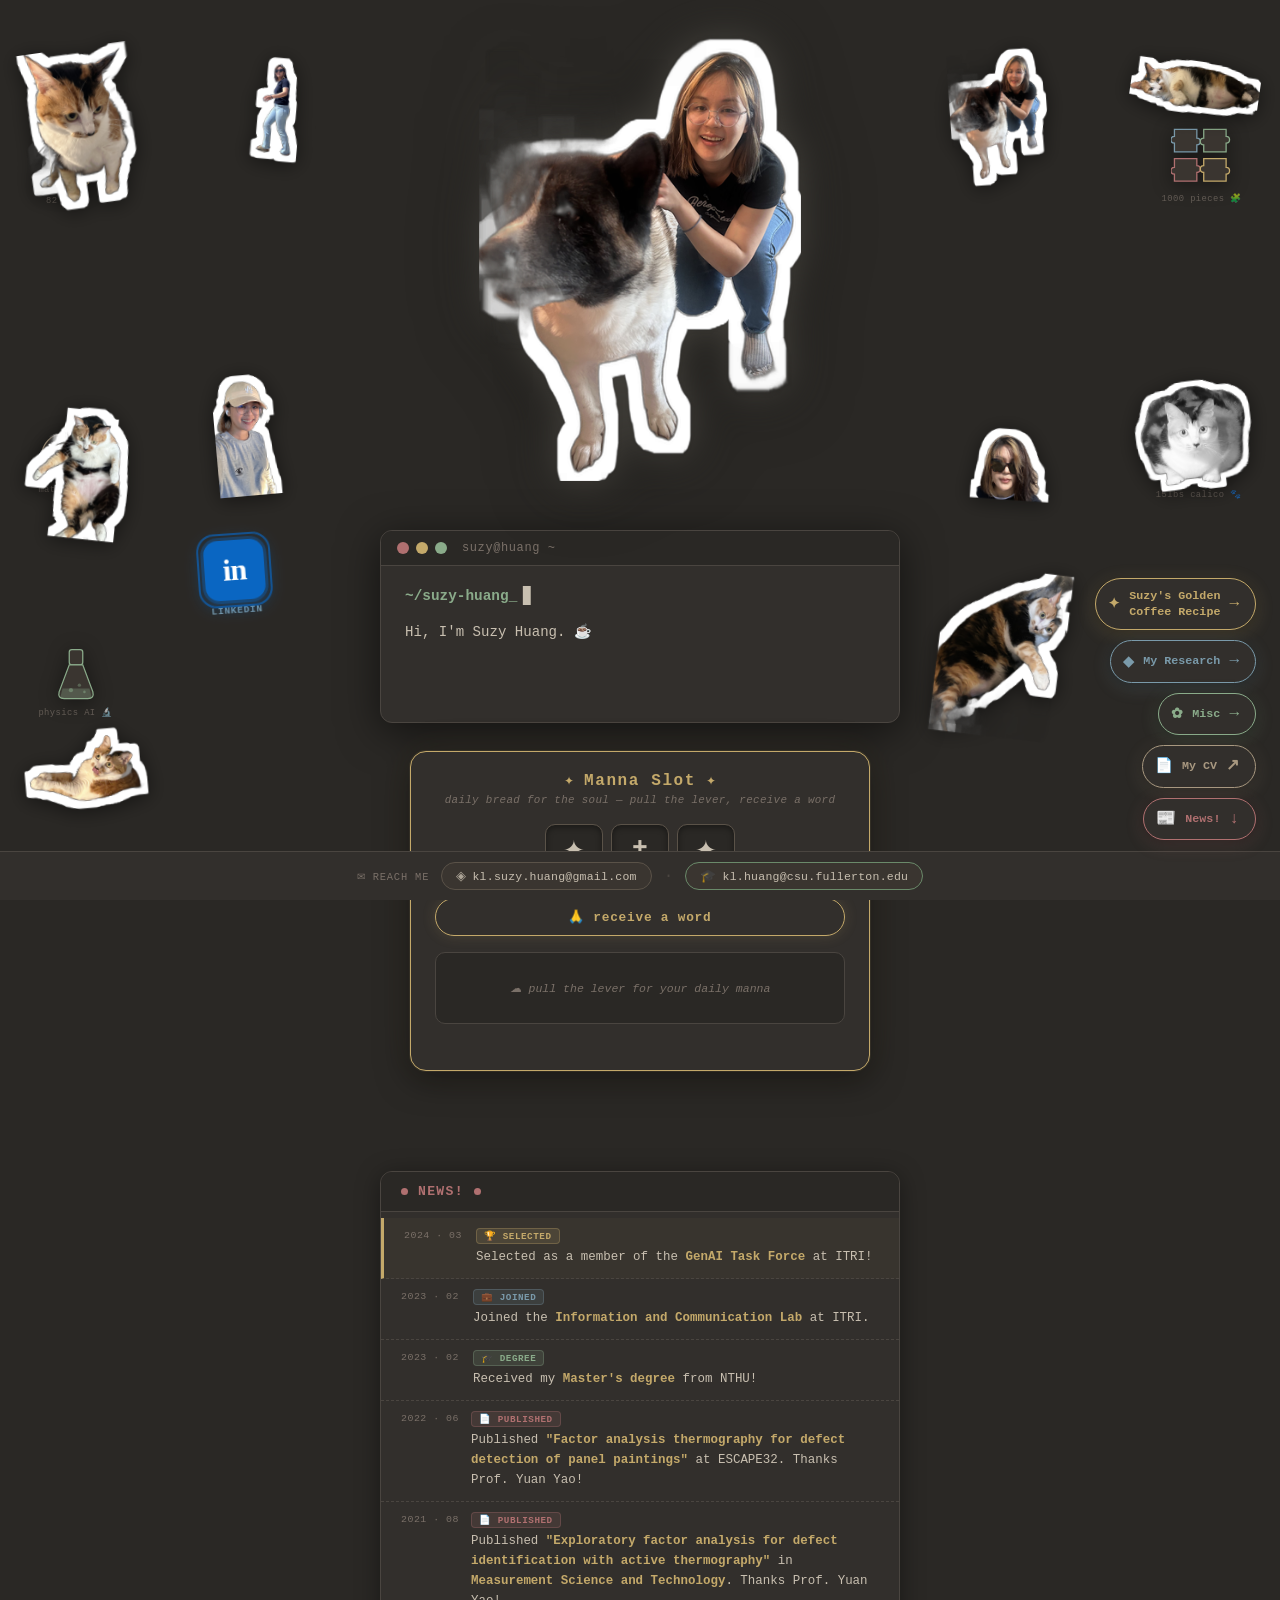
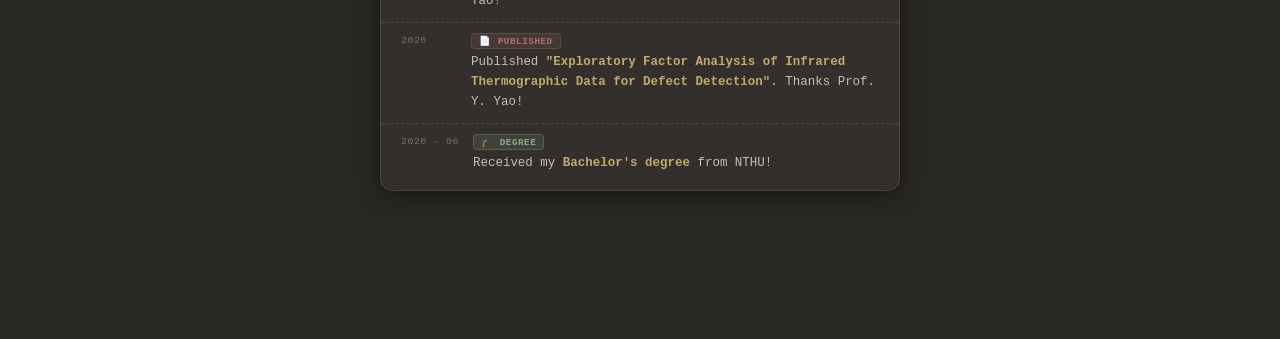
==== index.html @ 5ea263ab "initial commit" ====
<!DOCTYPE html>
<html lang="en">
<head>
  <meta charset="UTF-8" />
  <meta name="viewport" content="width=device-width, initial-scale=1.0" />
  <title>Suzy Huang</title>
  <link rel="stylesheet" href="style.css" />
  <link rel="stylesheet" href="home.css" />
</head>
<body>

  <!-- ══════════════════════════════════════════
       FLOATING SVG ILLUSTRATIONS
       Zones: far edges, well clear of center terminal (30%–70% horiz)
  ══════════════════════════════════════════ -->

  <!-- Coffee cup — far left, upper third -->
  <div class="illus illus-coffee" aria-hidden="true" style="top:14%; left:3%;">
    <svg width="56" height="64" viewBox="0 0 64 72" fill="none" xmlns="http://www.w3.org/2000/svg">
      <path d="M22 10 Q20 5 22 1" stroke="#c4a96a" stroke-width="1.5" stroke-linecap="round" fill="none" opacity="0.6"/>
      <path d="M32 8 Q30 3 32 0" stroke="#c4a96a" stroke-width="1.5" stroke-linecap="round" fill="none" opacity="0.5"/>
      <path d="M42 10 Q40 5 42 1" stroke="#c4a96a" stroke-width="1.5" stroke-linecap="round" fill="none" opacity="0.6"/>
      <path d="M12 18 L16 58 Q16 62 20 62 L44 62 Q48 62 48 58 L52 18 Z" fill="#3a3530" stroke="#c4a96a" stroke-width="1.5"/>
      <ellipse cx="32" cy="20" rx="20" ry="4" fill="#c4a96a" opacity="0.35"/>
      <path d="M52 28 Q62 28 62 36 Q62 44 52 44" stroke="#c4a96a" stroke-width="2" fill="none" stroke-linecap="round"/>
      <ellipse cx="32" cy="64" rx="26" ry="5" fill="#3a3530" stroke="#c4a96a" stroke-width="1.2"/>
    </svg>
    <span class="illus-label">82°C ☕</span>
  </div>

  <!-- Puzzle — far right, upper third -->
  <div class="illus illus-puzzle" aria-hidden="true" style="top:14%; right:3%;">
    <svg width="62" height="62" viewBox="0 0 72 72" fill="none" xmlns="http://www.w3.org/2000/svg">
      <path d="M4 4 L30 4 L30 14 Q34 14 34 18 Q34 22 30 22 L30 30 L4 30 L4 20 Q0 20 0 16 Q0 12 4 12 Z" fill="#3a3530" stroke="#7a9aaa" stroke-width="1.5"/>
      <path d="M38 4 L64 4 L64 12 Q68 12 68 16 Q68 20 64 20 L64 30 L38 30 L38 22 Q34 22 34 18 Q34 14 38 14 Z" fill="#3a3530" stroke="#8aab8a" stroke-width="1.5"/>
      <path d="M4 38 L30 38 L30 46 Q34 46 34 50 Q34 54 30 54 L30 64 L4 64 L4 56 Q0 56 0 52 Q0 48 4 48 Z" fill="#3a3530" stroke="#b07070" stroke-width="1.5"/>
      <path d="M38 38 L64 38 L64 48 Q68 48 68 52 Q68 56 64 56 L64 64 L38 64 L38 54 Q34 54 34 50 Q34 46 38 46 Z" fill="#3a3530" stroke="#c4a96a" stroke-width="1.5"/>
    </svg>
    <span class="illus-label">1000 pieces 🧩</span>
  </div>

  <!-- Math sigma — far left, mid -->
  <div class="illus illus-math" aria-hidden="true" style="top:48%; left:3%;">
    <svg width="48" height="48" viewBox="0 0 56 56" fill="none" xmlns="http://www.w3.org/2000/svg">
      <circle cx="28" cy="28" r="26" fill="#3a3530" stroke="#a89880" stroke-width="1.5"/>
      <text x="28" y="36" text-anchor="middle" font-size="28" font-family="Georgia,serif" fill="#c4a96a" font-weight="bold">∑</text>
    </svg>
    <span class="illus-label">math nerd</span>
  </div>

  <!-- Cat paw — far right, mid -->
  <div class="illus illus-paw" aria-hidden="true" style="top:48%; right:3%;">
    <svg width="52" height="52" viewBox="0 0 60 60" fill="none" xmlns="http://www.w3.org/2000/svg">
      <ellipse cx="30" cy="38" rx="14" ry="12" fill="#3a3530" stroke="#b07070" stroke-width="1.5"/>
      <ellipse cx="14" cy="24" rx="7" ry="6" fill="#3a3530" stroke="#b07070" stroke-width="1.5"/>
      <ellipse cx="28" cy="18" rx="7" ry="6" fill="#3a3530" stroke="#b07070" stroke-width="1.5"/>
      <ellipse cx="42" cy="20" rx="7" ry="6" fill="#3a3530" stroke="#b07070" stroke-width="1.5"/>
      <ellipse cx="52" cy="32" rx="6" ry="5" fill="#3a3530" stroke="#b07070" stroke-width="1.5"/>
    </svg>
    <span class="illus-label">15lbs calico 🐾</span>
  </div>

  <!-- Beaker — far left, lower -->
  <div class="illus illus-beaker" aria-hidden="true" style="top:72%; left:3%;">
    <svg width="44" height="54" viewBox="0 0 52 64" fill="none" xmlns="http://www.w3.org/2000/svg">
      <rect x="18" y="2" width="16" height="18" rx="3" fill="#3a3530" stroke="#8aab8a" stroke-width="1.5"/>
      <path d="M18 20 L6 52 Q4 60 12 60 L40 60 Q48 60 46 52 L34 20 Z" fill="#3a3530" stroke="#8aab8a" stroke-width="1.5"/>
      <path d="M10 48 L8 56 Q7 60 12 60 L40 60 Q45 60 44 56 L42 48 Z" fill="#8aab8a" opacity="0.3"/>
      <circle cx="20" cy="50" r="2.5" fill="#8aab8a" opacity="0.5"/>
      <circle cx="30" cy="44" r="2" fill="#8aab8a" opacity="0.4"/>
      <circle cx="36" cy="52" r="1.5" fill="#8aab8a" opacity="0.5"/>
    </svg>
    <span class="illus-label">physics AI 🔬</span>
  </div>

  <!-- ══════════════════════════════════════════
       PHOTO STICKERS
       Layout: 4 zones per row, alternating cat/me
       Left edge (0–14%): cats
       Left-inner (15–27%): me
       Right-inner (73–85%): me
       Right edge (86–100%): cats
       Rows: top ~5%, mid ~38–44%, lower ~72–78%
  ══════════════════════════════════════════ -->

  <div class="hero-photo">
    <img src="photos/stickers/hero.png" alt="Suzy Huang" />
  </div>

  <!-- Row 1 -->
  <img class="sticker-img" src="photos/stickers/cat1.png" alt="calico cat"
       style="top:4%; left:1%; --rot:-8deg; --sz:150px;"
       data-tip="15lbs calico 🐱"
       data-story="This is my calico cat — 15 whole pounds of pure attitude. She has strong opinions about my work schedule and an even stronger opinion about sitting on my keyboard at the worst possible moment." />

  <img class="sticker-img" src="photos/stickers/me2.png" alt="Suzy"
       style="top:3%; left:16%; --rot:5deg; --sz:130px;"
       data-tip="also me ✨"
       data-story="Somewhere between a coffee experiment and a math problem, this is me. Probably thinking about pour ratios or eigenvalues. Possibly both." />

  <img class="sticker-img" src="photos/stickers/me3.png" alt="Suzy"
       style="top:3%; right:16%; --rot:-4deg; --sz:135px;"
       data-tip="still me 👋"
       data-story="Yes, still me. I have a lot of photos because my cat refuses to cooperate for group shots, so I end up with a lot of solo content." />

  <img class="sticker-img" src="photos/stickers/cat2.png" alt="calico cat"
       style="top:4%; right:1%; --rot:8deg; --sz:145px;"
       data-tip="the boss 😼"
       data-story="She runs this household. I just pay the rent. Her hobbies include: knocking things off tables, judging my coffee technique, and sleeping in the exact spot I need to sit." />

  <!-- Row 2 -->
  <img class="sticker-img" src="photos/stickers/cat3.png" alt="calico cat"
       style="top:40%; left:1%; --rot:6deg; --sz:148px;"
       data-tip="keyboard inspector 🔍"
       data-story="Official keyboard inspector. She takes her job very seriously — every time I open my laptop, she appears within 30 seconds to conduct a thorough quality check by sitting directly on the keys." />

  <img class="sticker-img" src="photos/stickers/me5.png" alt="Suzy"
       style="top:38%; left:16%; --rot:-5deg; --sz:125px;"
       data-tip="Suzy vibes ☕"
       data-story="This is my 'I just had a really good cup of coffee and I'm ready to solve problems' face. The 82°C water temperature is non-negotiable." />

  <img class="sticker-img" src="photos/stickers/me4.png" alt="Suzy"
       style="top:38%; right:16%; --rot:4deg; --sz:130px;"
       data-tip="Suzy 🌟"
       data-story="M.S. Systems Engineering student by day, pour-over perfectionist by morning, puzzle enthusiast by night. Currently working on medical image generation research." />

  <img class="sticker-img" src="photos/stickers/cat4.png" alt="calico cat"
       style="top:40%; right:1%; --rot:-7deg; --sz:142px;"
       data-tip="quality control 🐾"
       data-story="She reviews all my work. Her feedback is mostly 'meow' and 'give me food', but I choose to interpret that as constructive criticism and a request for iteration." />

  <!-- Row 3 -->
  <img class="sticker-img" src="photos/stickers/cat5.png" alt="calico cat"
       style="top:74%; left:1%; --rot:-5deg; --sz:145px;"
       data-tip="taste tester 😋"
       data-story="She once tried to drink my pour-over. I respect the curiosity but had to explain that 82°C water and calico cats are not a good combination." />

  <img class="sticker-img" src="photos/stickers/cat6.png" alt="calico cat"
       style="top:62%; right:16%; --rot:7deg; --sz:148px;"
       data-tip="supervising 👀"
       data-story="Always watching. Always judging. I'm convinced she understands everything I say and is simply choosing not to respond out of principle." />

  <!-- LinkedIn — left-inner gap, mid row -->
  <div class="sticker-linkedin" style="top:60%; left:16%; --rot:-4deg;">
    <a href="https://www.linkedin.com/in/suzy-kai-lun-huang" target="_blank" rel="noopener" aria-label="LinkedIn">
      <div class="li-badge">
        <span class="li-icon">in</span>
        <span class="li-pulse"></span>
      </div>
      <small>LinkedIn</small>
    </a>
  </div>

  <!-- ══════════════════════════════════════════
       TERMINAL — bio
  ══════════════════════════════════════════ -->
  <main class="terminal">
    <div class="terminal-bar">
      <span class="dot red"></span>
      <span class="dot yellow"></span>
      <span class="dot green"></span>
      <span class="terminal-title">suzy@huang ~ </span>
    </div>
    <div class="terminal-body">
      <div class="prompt-line">
        <span class="prompt">~/suzy-huang_</span>
        <span class="cursor">▋</span>
      </div>
      <div class="bio" id="bio-text"></div>
      <div class="nav-hint" id="nav-hint" style="display:none;">
        <a class="btn-link" href="https://www.linkedin.com/in/suzy-kai-lun-huang" target="_blank" rel="noopener">in connect →</a>
      </div>
    </div>
  </main>

  <!-- ══════════════════════════════════════════
       MANNA SLOT — embedded on main page
  ══════════════════════════════════════════ -->
  <section class="manna-inline" id="mannaSection">
    <div class="manna-inline-header">
      <span class="manna-star">✦</span>
      <span class="manna-inline-title">Manna Slot</span>
      <span class="manna-star">✦</span>
    </div>
    <p class="manna-inline-sub">daily bread for the soul — pull the lever, receive a word</p>

    <div class="slot-reels-inline">
      <div class="slot-reel-inline"><div class="reel-inner-inline" id="ri1"><span>✦</span></div></div>
      <div class="slot-reel-inline"><div class="reel-inner-inline" id="ri2"><span>✝</span></div></div>
      <div class="slot-reel-inline"><div class="reel-inner-inline" id="ri3"><span>✦</span></div></div>
    </div>

    <button class="slot-lever-inline" id="slotBtnInline" aria-label="Receive a word">
      <span id="leverEmoji">🙏</span>
      <span id="leverLabel">receive a word</span>
    </button>

    <div class="verse-display-inline" id="verseDisplayInline">
      <span class="verse-idle-inline">☁ pull the lever for your daily manna</span>
    </div>
    <div class="verse-cat-inline" id="verseCatInline" style="display:none;"></div>
    <div class="pull-count-inline" id="pullCountInline"></div>
  </section>

  <!-- ══════════════════════════════════════════
       NEWS SECTION
  ══════════════════════════════════════════ -->
  <section class="news-section" id="newsSection">
    <div class="news-header">
      <span class="news-dot"></span>
      <span class="news-title">News!</span>
      <span class="news-dot"></span>
    </div>

    <div class="news-feed">

      <div class="news-item news-highlight">
        <span class="news-date">2024 · 03</span>
        <div class="news-content">
          <span class="news-badge badge-award">🏆 selected</span>
          <p>Selected as a member of the <em>GenAI Task Force</em> at ITRI!</p>
        </div>
      </div>

      <div class="news-item">
        <span class="news-date">2023 · 02</span>
        <div class="news-content">
          <span class="news-badge badge-work">💼 joined</span>
          <p>Joined the <em>Information and Communication Lab</em> at ITRI.</p>
        </div>
      </div>

      <div class="news-item">
        <span class="news-date">2023 · 02</span>
        <div class="news-content">
          <span class="news-badge badge-edu">🎓 degree</span>
          <p>Received my <em>Master's degree</em> from NTHU!</p>
        </div>
      </div>

      <div class="news-item">
        <span class="news-date">2022 · 06</span>
        <div class="news-content">
          <span class="news-badge badge-pub">📄 published</span>
          <p>Published <em>"Factor analysis thermography for defect detection of panel paintings"</em> at ESCAPE32. Thanks Prof. Yuan Yao!</p>
        </div>
      </div>

      <div class="news-item">
        <span class="news-date">2021 · 08</span>
        <div class="news-content">
          <span class="news-badge badge-pub">📄 published</span>
          <p>Published <em>"Exploratory factor analysis for defect identification with active thermography"</em> in <em>Measurement Science and Technology</em>. Thanks Prof. Yuan Yao!</p>
        </div>
      </div>

      <div class="news-item">
        <span class="news-date">2020</span>
        <div class="news-content">
          <span class="news-badge badge-pub">📄 published</span>
          <p>Published <em>"Exploratory Factor Analysis of Infrared Thermographic Data for Defect Detection"</em>. Thanks Prof. Y. Yao!</p>
        </div>
      </div>

      <div class="news-item">
        <span class="news-date">2020 · 06</span>
        <div class="news-content">
          <span class="news-badge badge-edu">🎓 degree</span>
          <p>Received my <em>Bachelor's degree</em> from NTHU!</p>
        </div>
      </div>

    </div>
  </section>
  <div class="email-bar">
    <span class="email-bar-label">✉ reach me</span>
    <a class="email-pill" href="mailto:kl.suzy.huang@gmail.com">
      <span class="email-pill-icon">◈</span>kl.suzy.huang@gmail.com
    </a>
    <span class="email-bar-sep">·</span>
    <a class="email-pill edu" href="mailto:kl.huang@csu.fullerton.edu">
      <span class="email-pill-icon">🎓</span>kl.huang@csu.fullerton.edu
    </a>
  </div>

  <!-- ══════════════════════════════════════════
       FAB STACK
  ══════════════════════════════════════════ -->
  <div class="fab-stack">
    <a class="recipe-fab" href="recipe.html" aria-label="Suzy's Golden Coffee Recipe">
      <span class="fab-star">✦</span>
      <span class="fab-text">Suzy's Golden<br/>Coffee Recipe</span>
      <span class="fab-arrow">→</span>
    </a>
    <a class="research-fab" href="research.html" aria-label="My Research">
      <span class="fab-star">◆</span>
      <span class="fab-text">My Research</span>
      <span class="fab-arrow">→</span>
    </a>
    <a class="misc-fab" href="misc.html" aria-label="Misc">
      <span class="fab-star">✿</span>
      <span class="fab-text">Misc</span>
      <span class="fab-arrow">→</span>
    </a>
    <a class="cv-fab" href="https://drive.google.com/file/d/17VxWetQnorw_ep6wBUM-u12T6NZO473O/view?usp=drive_link"
       target="_blank" rel="noopener" aria-label="View CV">
      <span class="fab-star">📄</span>
      <span class="fab-text">My CV</span>
      <span class="fab-arrow">↗</span>
    </a>
    <a class="news-fab" href="#newsSection" aria-label="News">
      <span class="fab-star">📰</span>
      <span class="fab-text">News!</span>
      <span class="fab-arrow">↓</span>
    </a>
  </div>

  <div class="tooltip" id="tooltip"></div>

  <!-- Story popup -->
  <div class="story-popup" id="storyPopup" role="dialog" aria-modal="true">
    <button class="story-close" id="storyClose" aria-label="Close">✕</button>
    <p class="story-text" id="storyText"></p>
  </div>

  <script src="manna.js"></script>
  <script src="main.js"></script>
</body>
</html>
---- style.css ----
/* ── Morandi dark palette ── */
:root {
  --bg:        #2a2825;
  --bg2:       #322f2c;
  --border:    #4a4540;
  --text:      #c8bfb0;
  --dim:       #7a7068;
  --accent:    #a89880;
  --green:     #8aab8a;
  --yellow:    #c4a96a;
  --red:       #b07070;
  --blue:      #7a9aaa;
  --cursor:    #c8bfb0;
  --sticker-bg:#3a3530;
  --sticker-border: #5a5248;
  --linkedin:  #0a66c2;
}

*, *::before, *::after { box-sizing: border-box; margin: 0; padding: 0; }
html { min-height: 100%; }

body {
  min-height: 100vh;
  background: var(--bg);
  color: var(--text);
  font-family: 'Courier New', Courier, monospace;
  overflow-x: hidden;
  padding-bottom: 120px; /* space for email bar */
}

/* ── Hero photo ── */
.hero-photo {
  position: relative;
  z-index: 30;
  display: flex;
  justify-content: center;
  padding-top: 18px;
  margin-bottom: -28px;
}

.hero-photo img {
  height: 480px;
  width: auto;
  filter: drop-shadow(0 0 20px rgba(200,191,176,0.3))
          drop-shadow(0 4px 28px rgba(0,0,0,0.65));
  transition: transform 0.3s ease, filter 0.3s ease;
  animation: heroFloat 5s ease-in-out infinite;
}

.hero-photo img:hover {
  transform: scale(1.05);
  filter: drop-shadow(0 0 32px rgba(196,169,106,0.5))
          drop-shadow(0 6px 32px rgba(0,0,0,0.75));
}

@keyframes heroFloat {
  0%, 100% { transform: translateY(0); }
  50%       { transform: translateY(-8px); }
}

/* ── Scattered photo stickers ── */
.sticker-img {
  position: fixed;
  z-index: 10;
  width: var(--sz, 120px);
  height: auto;
  transform: rotate(var(--rot, 0deg));
  filter: drop-shadow(0 3px 10px rgba(0,0,0,0.5));
  transition: transform 0.25s ease, filter 0.25s ease;
  cursor: pointer;
  animation: stickerFloat 6s ease-in-out infinite;
}

.sticker-img:nth-of-type(1)  { animation-delay:  0.0s; }
.sticker-img:nth-of-type(2)  { animation-delay: -0.9s; }
.sticker-img:nth-of-type(3)  { animation-delay: -1.8s; }
.sticker-img:nth-of-type(4)  { animation-delay: -2.7s; }
.sticker-img:nth-of-type(5)  { animation-delay: -3.6s; }
.sticker-img:nth-of-type(6)  { animation-delay: -0.5s; }
.sticker-img:nth-of-type(7)  { animation-delay: -1.4s; }
.sticker-img:nth-of-type(8)  { animation-delay: -2.3s; }
.sticker-img:nth-of-type(9)  { animation-delay: -3.1s; }
.sticker-img:nth-of-type(10) { animation-delay: -4.0s; }

.sticker-img:hover {
  transform: rotate(calc(var(--rot, 0deg) * -1)) scale(1.15);
  filter: drop-shadow(0 6px 20px rgba(0,0,0,0.65))
          drop-shadow(0 0 14px rgba(200,191,176,0.2));
  z-index: 50;
}

@keyframes stickerFloat {
  0%, 100% { translate: 0 0; }
  50%       { translate: 0 -8px; }
}

/* ── LinkedIn sticker ── */
.sticker-linkedin {
  position: fixed;
  z-index: 15;
  display: flex;
  flex-direction: column;
  align-items: center;
  gap: 5px;
  transform: rotate(var(--rot, 0deg));
  animation: stickerFloat 6s ease-in-out infinite;
  animation-delay: -2s;
}

.sticker-linkedin a {
  display: flex;
  flex-direction: column;
  align-items: center;
  gap: 5px;
  text-decoration: none;
  color: inherit;
}

.li-badge {
  position: relative;
  width: 60px;
  height: 60px;
  background: var(--linkedin);
  border-radius: 14px;
  display: flex;
  align-items: center;
  justify-content: center;
  box-shadow: 0 0 0 3px rgba(10,102,194,0.3),
              0 4px 18px rgba(10,102,194,0.55);
  transition: transform 0.2s, box-shadow 0.2s;
}

.li-icon {
  font-family: Georgia, serif;
  font-size: 1.9rem;
  font-weight: bold;
  color: #fff;
  line-height: 1;
  letter-spacing: -1px;
}

.li-pulse {
  position: absolute;
  inset: -7px;
  border-radius: 18px;
  border: 2px solid rgba(10,102,194,0.65);
  animation: liPulse 2s ease-out infinite;
}

@keyframes liPulse {
  0%   { opacity: 1; transform: scale(1); }
  100% { opacity: 0; transform: scale(1.55); }
}

.sticker-linkedin:hover .li-badge {
  transform: scale(1.18) rotate(-4deg);
  box-shadow: 0 0 0 4px rgba(10,102,194,0.55),
              0 8px 30px rgba(10,102,194,0.75);
}

.sticker-linkedin small {
  font-size: 0.6rem;
  color: #7a9aaa;
  letter-spacing: 0.07em;
  font-weight: bold;
  text-transform: uppercase;
}

/* ── Tooltip ── */
.tooltip {
  position: fixed;
  z-index: 100;
  background: var(--bg2);
  border: 1px solid var(--border);
  border-radius: 6px;
  padding: 4px 10px;
  font-size: 0.7rem;
  color: var(--text);
  pointer-events: none;
  opacity: 0;
  transition: opacity 0.15s;
  white-space: nowrap;
}
.tooltip.show { opacity: 1; }

/* ── Terminal ── */
.terminal {
  position: relative;
  z-index: 20;
  width: min(520px, 86vw);
  margin: 0 auto;
  background: var(--bg2);
  border: 1.5px solid var(--border);
  border-radius: 12px;
  box-shadow: 0 8px 40px rgba(0,0,0,0.55);
  overflow: hidden;
  margin-top: calc(50vh - 390px);
}

.terminal-bar {
  display: flex;
  align-items: center;
  gap: 7px;
  padding: 10px 16px;
  background: var(--bg);
  border-bottom: 1px solid var(--border);
}

.dot { width: 12px; height: 12px; border-radius: 50%; }
.dot.red    { background: var(--red); }
.dot.yellow { background: var(--yellow); }
.dot.green  { background: var(--green); }

.terminal-title {
  margin-left: 8px;
  font-size: 0.75rem;
  color: var(--dim);
  letter-spacing: 0.05em;
}

.terminal-body { padding: 20px 24px 22px; }

.prompt-line {
  display: flex;
  align-items: center;
  gap: 6px;
  margin-bottom: 14px;
}

.prompt { color: var(--green); font-size: 0.9rem; font-weight: bold; }

.cursor {
  color: var(--cursor);
  animation: blink 1.1s step-end infinite;
  font-size: 1rem;
}

@keyframes blink {
  0%, 100% { opacity: 1; }
  50%       { opacity: 0; }
}

.bio {
  font-size: 0.88rem;
  line-height: 1.8;
  color: var(--text);
  min-height: 80px;
  white-space: pre-wrap;
}

.bio .highlight { color: var(--yellow); }

.nav-hint {
  margin-top: 16px;
  display: flex;
  align-items: center;
  flex-wrap: wrap;
  gap: 10px;
  animation: fadeIn 0.4s ease;
}

.btn-link {
  display: inline-block;
  background: none;
  border: 1px solid var(--border);
  border-radius: 5px;
  color: var(--accent);
  font-family: inherit;
  font-size: 0.78rem;
  padding: 5px 12px;
  cursor: pointer;
  text-decoration: none;
  transition: background 0.2s, color 0.2s;
}
.btn-link:hover { background: var(--border); color: var(--text); }

@keyframes fadeIn {
  from { opacity: 0; transform: translateY(6px); }
  to   { opacity: 1; transform: translateY(0); }
}

/* ── Email bar — bottom center ── */
.email-bar {
  position: fixed;
  bottom: 0;
  left: 0;
  right: 0;
  z-index: 40;
  display: flex;
  align-items: center;
  justify-content: center;
  gap: 12px;
  padding: 10px 20px;
  background: var(--bg2);
  border-top: 1px solid var(--border);
  flex-wrap: wrap;
}

.email-bar-label {
  font-size: 0.65rem;
  color: var(--dim);
  letter-spacing: 0.08em;
  text-transform: uppercase;
}

.email-bar-sep {
  color: var(--border);
  font-size: 1rem;
}

.email-pill {
  display: inline-flex;
  align-items: center;
  gap: 6px;
  background: var(--sticker-bg);
  border: 1px solid var(--sticker-border);
  border-radius: 20px;
  padding: 5px 14px;
  font-size: 0.72rem;
  color: var(--text);
  text-decoration: none;
  letter-spacing: 0.02em;
  transition: background 0.2s, border-color 0.2s, color 0.2s;
}

.email-pill:hover {
  background: var(--border);
  border-color: var(--accent);
  color: var(--yellow);
}

.email-pill.edu {
  border-color: #6a8a6a;
}

.email-pill.edu:hover {
  border-color: var(--green);
  color: var(--green);
}

.email-pill-icon {
  font-size: 0.8rem;
  opacity: 0.8;
}

/* ── FAB stack — bottom right ── */
.fab-stack {
  position: fixed;
  bottom: 60px;
  right: 24px;
  z-index: 50;
  display: flex;
  flex-direction: column;
  gap: 10px;
  align-items: flex-end;
}

.recipe-fab,
.research-fab,
.misc-fab,
.cv-fab {
  display: flex;
  align-items: center;
  gap: 9px;
  border-radius: 50px;
  padding: 9px 16px 9px 12px;
  text-decoration: none;
  font-family: inherit;
  font-size: 0.73rem;
  font-weight: bold;
  line-height: 1.4;
  transition: transform 0.22s ease, box-shadow 0.22s ease, background 0.2s;
}

.recipe-fab {
  background: var(--bg2);
  border: 1.5px solid var(--yellow);
  color: var(--yellow);
  box-shadow: 0 4px 18px rgba(196,169,106,0.22), 0 2px 8px rgba(0,0,0,0.4);
  animation: fabGlow 3s ease-in-out infinite;
}

.research-fab {
  background: var(--bg2);
  border: 1.5px solid var(--blue);
  color: var(--blue);
  box-shadow: 0 4px 18px rgba(122,154,170,0.22), 0 2px 8px rgba(0,0,0,0.4);
  animation: fabGlowBlue 3s ease-in-out infinite;
  animation-delay: -1.5s;
}

.recipe-fab:hover {
  transform: scale(1.07) translateY(-2px);
  background: #3d3828;
  box-shadow: 0 8px 28px rgba(196,169,106,0.42), 0 4px 12px rgba(0,0,0,0.5);
}

.research-fab:hover {
  transform: scale(1.07) translateY(-2px);
  background: #28303d;
  box-shadow: 0 8px 28px rgba(122,154,170,0.42), 0 4px 12px rgba(0,0,0,0.5);
}

.misc-fab {
  background: var(--bg2);
  border: 1.5px solid var(--green);
  color: var(--green);
  box-shadow: 0 4px 18px rgba(138,171,138,0.22), 0 2px 8px rgba(0,0,0,0.4);
  animation: fabGlowGreen 3s ease-in-out infinite;
  animation-delay: -0.8s;
}

.misc-fab:hover {
  transform: scale(1.07) translateY(-2px);
  background: #283028;
  box-shadow: 0 8px 28px rgba(138,171,138,0.42), 0 4px 12px rgba(0,0,0,0.5);
}

.cv-fab {
  background: var(--bg2);
  border: 1.5px solid var(--accent);
  color: var(--accent);
  box-shadow: 0 4px 18px rgba(168,152,128,0.22), 0 2px 8px rgba(0,0,0,0.4);
  animation: fabGlowAccent 3s ease-in-out infinite;
  animation-delay: -2.2s;
}

.cv-fab:hover {
  transform: scale(1.07) translateY(-2px);
  background: #352e28;
  box-shadow: 0 8px 28px rgba(168,152,128,0.42), 0 4px 12px rgba(0,0,0,0.5);
}

@keyframes fabGlowGreen {
  0%, 100% { box-shadow: 0 4px 18px rgba(138,171,138,0.22), 0 2px 8px rgba(0,0,0,0.4); }
  50%       { box-shadow: 0 4px 26px rgba(138,171,138,0.45), 0 2px 8px rgba(0,0,0,0.4); }
}

@keyframes fabGlowAccent {
  0%, 100% { box-shadow: 0 4px 18px rgba(168,152,128,0.22), 0 2px 8px rgba(0,0,0,0.4); }
  50%       { box-shadow: 0 4px 26px rgba(168,152,128,0.45), 0 2px 8px rgba(0,0,0,0.4); }
}

.manna-fab {
  background: var(--bg2);
  border: 1.5px solid var(--yellow);
  color: var(--yellow);
  box-shadow: 0 4px 18px rgba(196,169,106,0.22), 0 2px 8px rgba(0,0,0,0.4);
  animation: fabGlow 3s ease-in-out infinite;
  animation-delay: -1s;
}

.manna-fab:hover {
  transform: scale(1.07) translateY(-2px);
  background: #3d3828;
  box-shadow: 0 8px 28px rgba(196,169,106,0.5), 0 4px 12px rgba(0,0,0,0.5);
}

.manna-fab .fab-star {
  animation: none; /* emoji doesn't need spin */
  font-size: 1rem;
}

@keyframes fabGlow {
  0%, 100% { box-shadow: 0 4px 18px rgba(196,169,106,0.22), 0 2px 8px rgba(0,0,0,0.4); }
  50%       { box-shadow: 0 4px 26px rgba(196,169,106,0.45), 0 2px 8px rgba(0,0,0,0.4); }
}

@keyframes fabGlowBlue {
  0%, 100% { box-shadow: 0 4px 18px rgba(122,154,170,0.22), 0 2px 8px rgba(0,0,0,0.4); }
  50%       { box-shadow: 0 4px 26px rgba(122,154,170,0.45), 0 2px 8px rgba(0,0,0,0.4); }
}

.fab-star {
  font-size: 0.9rem;
  animation: fabSpin 5s linear infinite;
  display: inline-block;
  flex-shrink: 0;
}

@keyframes fabSpin {
  0%   { transform: rotate(0deg); }
  100% { transform: rotate(360deg); }
}

.fab-text { text-align: left; }

.fab-arrow {
  font-size: 1rem;
  flex-shrink: 0;
  transition: transform 0.2s;
}

.recipe-fab:hover .fab-arrow,
.research-fab:hover .fab-arrow { transform: translateX(4px); }

/* ── Responsive ── */
@media (max-width: 640px) {
  .sticker-img { --sz: 105px !important; }
  .hero-photo img { height: 260px; }
  .terminal { margin-top: calc(50vh - 310px); }
  .fab-stack { bottom: 70px; right: 12px; }
  .email-bar { gap: 8px; padding: 8px 12px; }
  .email-pill { font-size: 0.62rem; padding: 4px 10px; }
}

/* ── News section ── */
.news-section {
  position: relative;
  z-index: 20;
  width: min(520px, 86vw);
  margin: 0 auto 28px;
  background: var(--bg2);
  border: 1.5px solid var(--border);
  border-radius: 12px;
  overflow: hidden;
  box-shadow: 0 4px 24px rgba(0,0,0,0.4);
}

.news-header {
  display: flex;
  align-items: center;
  gap: 10px;
  padding: 12px 20px;
  background: var(--bg);
  border-bottom: 1px solid var(--border);
}

.news-title {
  font-size: 0.82rem;
  font-weight: bold;
  color: var(--red);
  letter-spacing: 0.1em;
  text-transform: uppercase;
}

.news-dot {
  width: 7px;
  height: 7px;
  border-radius: 50%;
  background: var(--red);
  animation: newsDotBlink 1.4s ease-in-out infinite;
  flex-shrink: 0;
}
.news-dot:last-child { animation-delay: -0.7s; }

@keyframes newsDotBlink {
  0%, 100% { opacity: 1; transform: scale(1); }
  50%       { opacity: 0.3; transform: scale(0.7); }
}

.news-feed {
  padding: 6px 0;
}

.news-item {
  display: flex;
  gap: 14px;
  align-items: flex-start;
  padding: 10px 20px;
  border-bottom: 1px dashed var(--border);
  transition: background 0.15s;
}

.news-item:last-child { border-bottom: none; }

.news-item:hover { background: rgba(255,255,255,0.02); }

.news-highlight {
  background: rgba(196,169,106,0.04);
  border-left: 3px solid var(--yellow);
}

.news-date {
  font-size: 0.62rem;
  color: var(--dim);
  letter-spacing: 0.05em;
  white-space: nowrap;
  padding-top: 2px;
  min-width: 56px;
  font-family: 'Courier New', monospace;
}

.news-content {
  display: flex;
  flex-direction: column;
  gap: 4px;
}

.news-content p {
  font-size: 0.78rem;
  color: var(--text);
  line-height: 1.6;
}

.news-content em {
  color: var(--yellow);
  font-style: normal;
  font-weight: bold;
}

.news-badge {
  display: inline-block;
  font-size: 0.58rem;
  border-radius: 4px;
  padding: 1px 7px;
  letter-spacing: 0.06em;
  font-weight: bold;
  text-transform: uppercase;
  width: fit-content;
}

.badge-award { background: rgba(196,169,106,0.15); color: var(--yellow); border: 1px solid rgba(196,169,106,0.3); }
.badge-work  { background: rgba(122,154,170,0.15); color: var(--blue);   border: 1px solid rgba(122,154,170,0.3); }
.badge-edu   { background: rgba(138,171,138,0.15); color: var(--green);  border: 1px solid rgba(138,171,138,0.3); }
.badge-pub   { background: rgba(176,112,112,0.15); color: var(--red);    border: 1px solid rgba(176,112,112,0.3); }

/* ── News FAB ── */
.news-fab {
  background: var(--bg2);
  border: 1.5px solid var(--red);
  color: var(--red);
  box-shadow: 0 4px 18px rgba(176,112,112,0.22), 0 2px 8px rgba(0,0,0,0.4);
  animation: fabGlowRed 3s ease-in-out infinite;
  animation-delay: -0.4s;
}

.news-fab:hover {
  transform: scale(1.07) translateY(-2px);
  background: #3d2828;
  box-shadow: 0 8px 28px rgba(176,112,112,0.42), 0 4px 12px rgba(0,0,0,0.5);
}

.news-fab .fab-star { animation: none; font-size: 1rem; }

@keyframes fabGlowRed {
  0%, 100% { box-shadow: 0 4px 18px rgba(176,112,112,0.22), 0 2px 8px rgba(0,0,0,0.4); }
  50%       { box-shadow: 0 4px 26px rgba(176,112,112,0.45), 0 2px 8px rgba(0,0,0,0.4); }
}

/* make all FABs share the base display rules */
.news-fab {
  display: flex;
  align-items: center;
  gap: 9px;
  border-radius: 50px;
  padding: 9px 16px 9px 12px;
  text-decoration: none;
  font-family: inherit;
  font-size: 0.73rem;
  font-weight: bold;
  line-height: 1.4;
  transition: transform 0.22s ease, box-shadow 0.22s ease, background 0.2s;
}
---- home.css ----
/* ══════════════════════════════════════════
   HOME PAGE — illustrations + manna slot
══════════════════════════════════════════ */

/* ── Floating SVG illustrations ── */
.illus {
  position: fixed;
  z-index: 8;
  display: flex;
  flex-direction: column;
  align-items: center;
  gap: 5px;
  animation: illusFloat 7s ease-in-out infinite;
  pointer-events: none;
  user-select: none;
}

.illus-coffee  { animation-delay:  0s;    animation-duration: 6.5s; }
.illus-puzzle  { animation-delay: -2.1s;  animation-duration: 7.2s; }
.illus-math    { animation-delay: -1.3s;  animation-duration: 6.8s; }
.illus-paw     { animation-delay: -3.5s;  animation-duration: 7.5s; }
.illus-beaker  { animation-delay: -0.7s;  animation-duration: 6.2s; }

.illus svg {
  filter: drop-shadow(0 3px 10px rgba(0,0,0,0.45));
  transition: transform 0.3s ease;
}

.illus-label {
  font-size: 0.55rem;
  color: var(--dim);
  letter-spacing: 0.05em;
  font-family: 'Courier New', monospace;
  text-align: center;
  opacity: 0.7;
}

@keyframes illusFloat {
  0%, 100% { transform: translateY(0) rotate(0deg); }
  33%       { transform: translateY(-9px) rotate(1.5deg); }
  66%       { transform: translateY(-4px) rotate(-1deg); }
}

/* steam animation on coffee */
.illus-coffee svg path:nth-child(1) { animation: steamRise 2.5s ease-in-out infinite; }
.illus-coffee svg path:nth-child(2) { animation: steamRise 2.5s ease-in-out infinite; animation-delay: -0.8s; }
.illus-coffee svg path:nth-child(3) { animation: steamRise 2.5s ease-in-out infinite; animation-delay: -1.6s; }

@keyframes steamRise {
  0%   { opacity: 0;   transform: translateY(0); }
  40%  { opacity: 0.7; }
  100% { opacity: 0;   transform: translateY(-8px); }
}

/* ── Manna slot — inline on main page ── */
.manna-inline {
  position: relative;
  z-index: 20;
  width: min(460px, 86vw);
  margin: 28px auto 100px;
  background: var(--bg2);
  border: 1.5px solid var(--yellow);
  border-radius: 16px;
  padding: 20px 24px 22px;
  box-shadow: 0 0 0 1px rgba(196,169,106,0.1),
              0 8px 32px rgba(0,0,0,0.5),
              0 0 40px rgba(196,169,106,0.08);
  animation: mannaGlow 4s ease-in-out infinite;
}

@keyframes mannaGlow {
  0%, 100% { box-shadow: 0 0 0 1px rgba(196,169,106,0.1), 0 8px 32px rgba(0,0,0,0.5), 0 0 40px rgba(196,169,106,0.08); }
  50%       { box-shadow: 0 0 0 1px rgba(196,169,106,0.2), 0 8px 32px rgba(0,0,0,0.5), 0 0 60px rgba(196,169,106,0.18); }
}

.manna-inline-header {
  display: flex;
  align-items: center;
  justify-content: center;
  gap: 10px;
  margin-bottom: 4px;
}

.manna-inline-title {
  font-size: 1rem;
  font-weight: bold;
  color: var(--yellow);
  letter-spacing: 0.1em;
}

.manna-star {
  color: var(--yellow);
  font-size: 0.75rem;
  animation: starPulse 2s ease-in-out infinite;
}
.manna-star:last-child { animation-delay: -1s; }

@keyframes starPulse {
  0%, 100% { opacity: 1;   transform: scale(1) rotate(0deg); }
  50%       { opacity: 0.4; transform: scale(0.8) rotate(20deg); }
}

.manna-inline-sub {
  text-align: center;
  font-size: 0.68rem;
  color: var(--dim);
  font-style: italic;
  letter-spacing: 0.03em;
  margin-bottom: 18px;
}

/* Reels */
.slot-reels-inline {
  display: flex;
  justify-content: center;
  gap: 8px;
  margin-bottom: 16px;
}

.slot-reel-inline {
  width: 58px;
  height: 58px;
  background: var(--bg);
  border: 1.5px solid var(--sticker-border);
  border-radius: 10px;
  display: flex;
  align-items: center;
  justify-content: center;
  overflow: hidden;
  box-shadow: inset 0 2px 6px rgba(0,0,0,0.4);
}

.reel-inner-inline {
  display: flex;
  align-items: center;
  justify-content: center;
  width: 100%;
  height: 100%;
}

.reel-inner-inline span {
  font-size: 1.6rem;
  line-height: 1;
  display: block;
  text-align: center;
}

.reel-inner-inline.landed {
  animation: reelLandInline 0.35s ease;
}

@keyframes reelLandInline {
  0%   { transform: scale(1.3); }
  60%  { transform: scale(0.9); }
  100% { transform: scale(1); }
}

/* Lever button */
.slot-lever-inline {
  display: flex;
  align-items: center;
  justify-content: center;
  gap: 8px;
  width: 100%;
  background: none;
  border: 1.5px solid var(--yellow);
  border-radius: 50px;
  padding: 10px 20px;
  color: var(--yellow);
  font-family: inherit;
  font-size: 0.8rem;
  font-weight: bold;
  letter-spacing: 0.06em;
  cursor: pointer;
  margin-bottom: 16px;
  transition: background 0.2s, transform 0.15s, box-shadow 0.2s;
  box-shadow: 0 0 14px rgba(196,169,106,0.18);
  animation: leverGlowInline 2.5s ease-in-out infinite;
}

.slot-lever-inline:hover:not(:disabled) {
  background: rgba(196,169,106,0.1);
  transform: scale(1.03);
  box-shadow: 0 0 24px rgba(196,169,106,0.38);
}

.slot-lever-inline:active:not(:disabled) { transform: scale(0.97); }
.slot-lever-inline:disabled { opacity: 0.45; cursor: not-allowed; }

.slot-lever-inline.spinning #leverEmoji {
  animation: prayBounce 0.45s ease-in-out infinite alternate;
}

@keyframes leverGlowInline {
  0%, 100% { box-shadow: 0 0 14px rgba(196,169,106,0.18); }
  50%       { box-shadow: 0 0 26px rgba(196,169,106,0.38); }
}

@keyframes prayBounce {
  from { transform: translateY(0); }
  to   { transform: translateY(-4px); }
}

/* Verse display */
.verse-display-inline {
  min-height: 72px;
  background: var(--bg);
  border: 1px solid var(--border);
  border-radius: 10px;
  padding: 14px 16px;
  margin-bottom: 10px;
  display: flex;
  align-items: center;
  justify-content: center;
  transition: border-color 0.3s;
}

.verse-idle-inline {
  font-size: 0.72rem;
  color: var(--dim);
  font-style: italic;
  text-align: center;
  animation: cloudDrift 4s ease-in-out infinite;
}

@keyframes cloudDrift {
  0%, 100% { opacity: 0.6; transform: translateY(0); }
  50%       { opacity: 1;   transform: translateY(-3px); }
}

.verse-result-inline {
  display: flex;
  flex-direction: column;
  gap: 8px;
  width: 100%;
  animation: verseRevealInline 0.5s ease;
}

@keyframes verseRevealInline {
  from { opacity: 0; transform: translateY(6px); }
  to   { opacity: 1; transform: translateY(0); }
}

.verse-text-inline {
  font-size: 0.84rem;
  color: var(--text);
  line-height: 1.8;
  font-style: italic;
  border-left: 3px solid var(--cat-color, var(--yellow));
  padding-left: 12px;
}

.verse-ref-inline {
  font-size: 0.68rem;
  color: var(--cat-color, var(--yellow));
  letter-spacing: 0.06em;
  font-weight: bold;
  text-align: right;
}

.verse-spinning-inline {
  font-size: 1rem;
  color: var(--dim);
  letter-spacing: 0.3em;
  animation: dotPulseInline 0.7s ease-in-out infinite;
}

@keyframes dotPulseInline {
  0%, 100% { opacity: 0.3; }
  50%       { opacity: 1; }
}

/* Category badge */
.verse-cat-inline {
  display: inline-block;
  font-size: 0.62rem;
  border: 1px solid var(--cat-color, var(--yellow));
  color: var(--cat-color, var(--yellow));
  border-radius: 20px;
  padding: 2px 10px;
  letter-spacing: 0.07em;
  margin-bottom: 6px;
  animation: fadeInUp 0.3s ease;
}

.pull-count-inline {
  font-size: 0.6rem;
  color: var(--dim);
  text-align: center;
  letter-spacing: 0.06em;
  min-height: 14px;
}

@keyframes fadeInUp {
  from { opacity: 0; transform: translateY(4px); }
  to   { opacity: 1; transform: translateY(0); }
}

/* ── Hide on very small screens ── */
@media (max-width: 480px) {
  .illus-beaker, .illus-math { display: none; }
  .illus svg { transform: scale(0.8); }
}

/* ── Story popup ── */
.story-popup {
  display: none;
  position: fixed;
  z-index: 200;
  max-width: 240px;
  background: var(--bg2);
  border: 1.5px solid var(--accent);
  border-radius: 12px;
  padding: 14px 16px 12px;
  box-shadow: 0 8px 32px rgba(0,0,0,0.6);
  pointer-events: none;
  opacity: 0;
  transform: scale(0.92) translateY(4px);
  transition: opacity 0.2s ease, transform 0.2s ease;
}

.story-popup.show {
  opacity: 1;
  pointer-events: all;
  transform: scale(1) translateY(0);
}

.story-close {
  position: absolute;
  top: 6px;
  right: 8px;
  background: none;
  border: none;
  color: var(--dim);
  font-size: 0.7rem;
  cursor: pointer;
  padding: 2px 4px;
  line-height: 1;
  transition: color 0.15s;
}

.story-close:hover { color: var(--text); }

.story-text {
  font-size: 0.75rem;
  color: var(--text);
  line-height: 1.7;
  padding-right: 12px;
  font-family: 'Courier New', monospace;
}

/* hint ring on stickers that have stories */
.sticker-img[data-story] {
  cursor: pointer;
}

.sticker-img[data-story]::after {
  content: '';
  position: absolute;
  inset: -4px;
  border-radius: 50%;
  border: 1.5px dashed rgba(196,169,106,0.4);
  pointer-events: none;
  animation: hintRing 3s linear infinite;
}

@keyframes hintRing {
  from { transform: rotate(0deg); }
  to   { transform: rotate(360deg); }
}
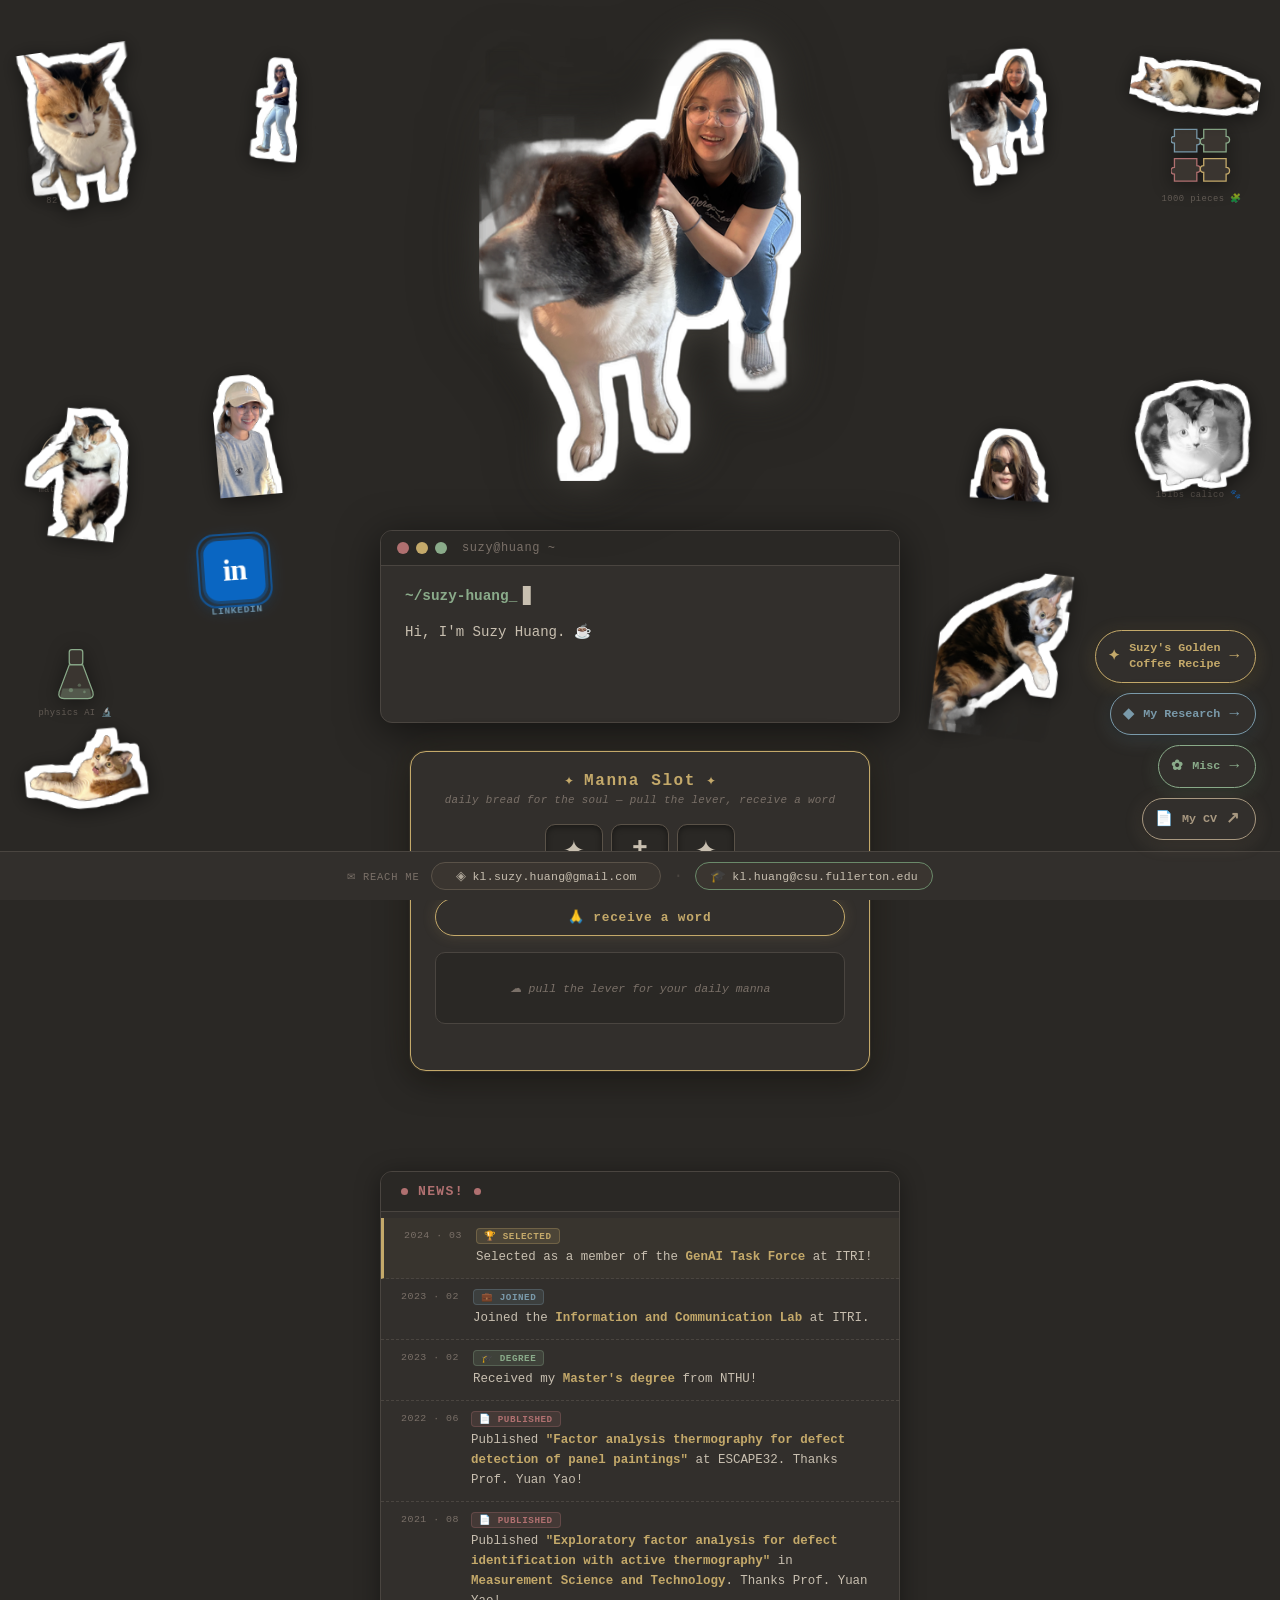
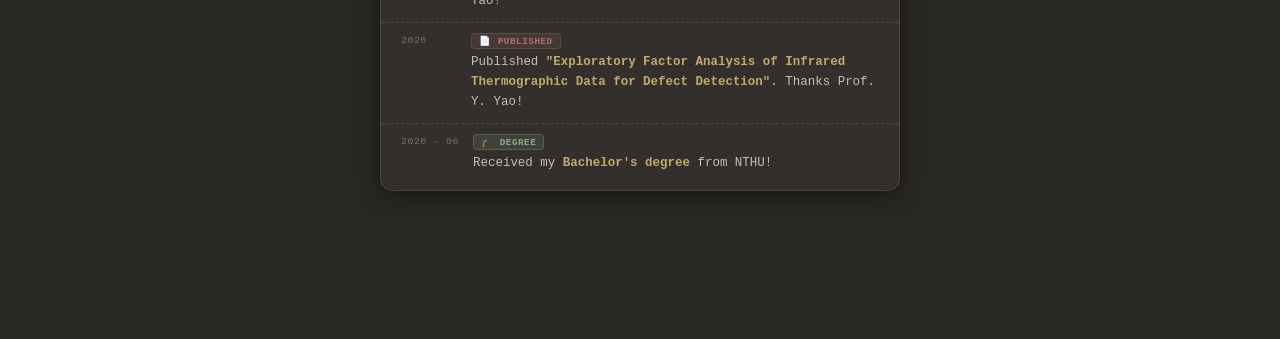
==== commit 8edefb18: "mobile responsive fix + email bar sizing" ====
--- a/index.html
+++ b/index.html
@@ -308,11 +308,6 @@
       <span class="fab-text">My CV</span>
       <span class="fab-arrow">↗</span>
     </a>
-    <a class="news-fab" href="#newsSection" aria-label="News">
-      <span class="fab-star">📰</span>
-      <span class="fab-text">News!</span>
-      <span class="fab-arrow">↓</span>
-    </a>
   </div>
 
   <div class="tooltip" id="tooltip"></div>
--- a/style.css
+++ b/style.css
@@ -321,6 +321,8 @@
   text-decoration: none;
   letter-spacing: 0.02em;
   transition: background 0.2s, border-color 0.2s, color 0.2s;
+  min-width: 230px;
+  justify-content: center;
 }
 
 .email-pill:hover {
@@ -494,15 +496,88 @@
 .recipe-fab:hover .fab-arrow,
 .research-fab:hover .fab-arrow { transform: translateX(4px); }
 
-/* ── Responsive ── */
+/* ══════════════════════════════════════════
+   MOBILE — full responsive overhaul
+══════════════════════════════════════════ */
 @media (max-width: 640px) {
-  .sticker-img { --sz: 105px !important; }
-  .hero-photo img { height: 260px; }
-  .terminal { margin-top: calc(50vh - 310px); }
-  .fab-stack { bottom: 70px; right: 12px; }
-  .email-bar { gap: 8px; padding: 8px 12px; }
-  .email-pill { font-size: 0.62rem; padding: 4px 10px; }
-}
+
+  /* Hide ALL fixed stickers and illustrations — too cluttered on small screens */
+  .sticker-img,
+  .sticker-linkedin,
+  .illus { display: none !important; }
+
+  /* Body — no side padding needed without stickers */
+  body { padding-bottom: 140px; }
+
+  /* Hero photo — smaller, less top padding */
+  .hero-photo { padding-top: 16px; margin-bottom: -10px; }
+  .hero-photo img { height: 200px; }
+
+  /* Terminal — full width, no vertical centering trick */
+  .terminal {
+    width: 92vw;
+    margin-top: 20px;
+  }
+
+  .terminal-body { padding: 16px 16px 18px; }
+  .bio { font-size: 0.82rem; }
+
+  /* Manna slot */
+  .manna-inline { width: 92vw; padding: 16px 16px 18px; margin: 16px auto 20px; }
+  .slot-reel-inline { width: 50px; height: 50px; }
+  .reel-inner-inline span { font-size: 1.4rem; }
+
+  /* News section */
+  .news-section { width: 92vw; }
+  .news-item { padding: 8px 14px; gap: 10px; }
+  .news-content p { font-size: 0.74rem; }
+
+  /* FAB stack — horizontal row at bottom, above email bar */
+  .fab-stack {
+    position: fixed;
+    bottom: 52px;
+    left: 0;
+    right: 0;
+    width: 100%;
+    flex-direction: row;
+    flex-wrap: wrap;
+    justify-content: center;
+    gap: 6px;
+    padding: 6px 10px;
+    background: var(--bg2);
+    border-top: 1px solid var(--border);
+    align-items: center;
+  }
+
+  /* FAB buttons — compact on mobile */
+  .recipe-fab, .research-fab, .misc-fab, .cv-fab, .news-fab, .manna-fab {
+    font-size: 0.65rem;
+    padding: 6px 10px 6px 8px;
+    gap: 5px;
+  }
+
+  /* Hide multi-line fab text line breaks */
+  .fab-text br { display: none; }
+
+  /* Email bar */
+  .email-bar {
+    gap: 6px;
+    padding: 7px 10px;
+    flex-wrap: wrap;
+    justify-content: center;
+  }
+  .email-pill {
+    font-size: 0.6rem;
+    padding: 4px 10px;
+    min-width: 0;
+    flex: 1 1 auto;
+    justify-content: center;
+    max-width: 200px;
+  }
+  .email-bar-sep { display: none; }
+  .email-bar-label { width: 100%; text-align: center; }
+}
+
 
 /* ── News section ── */
 .news-section {
--- a/home.css
+++ b/home.css
@@ -296,10 +296,10 @@
   to   { opacity: 1; transform: translateY(0); }
 }
 
-/* ── Hide on very small screens ── */
-@media (max-width: 480px) {
-  .illus-beaker, .illus-math { display: none; }
-  .illus svg { transform: scale(0.8); }
+/* ── Hide everything fixed on mobile (handled by style.css) ── */
+@media (max-width: 640px) {
+  .illus { display: none !important; }
+  .manna-inline { margin-bottom: 20px; }
 }
 
 /* ── Story popup ── */
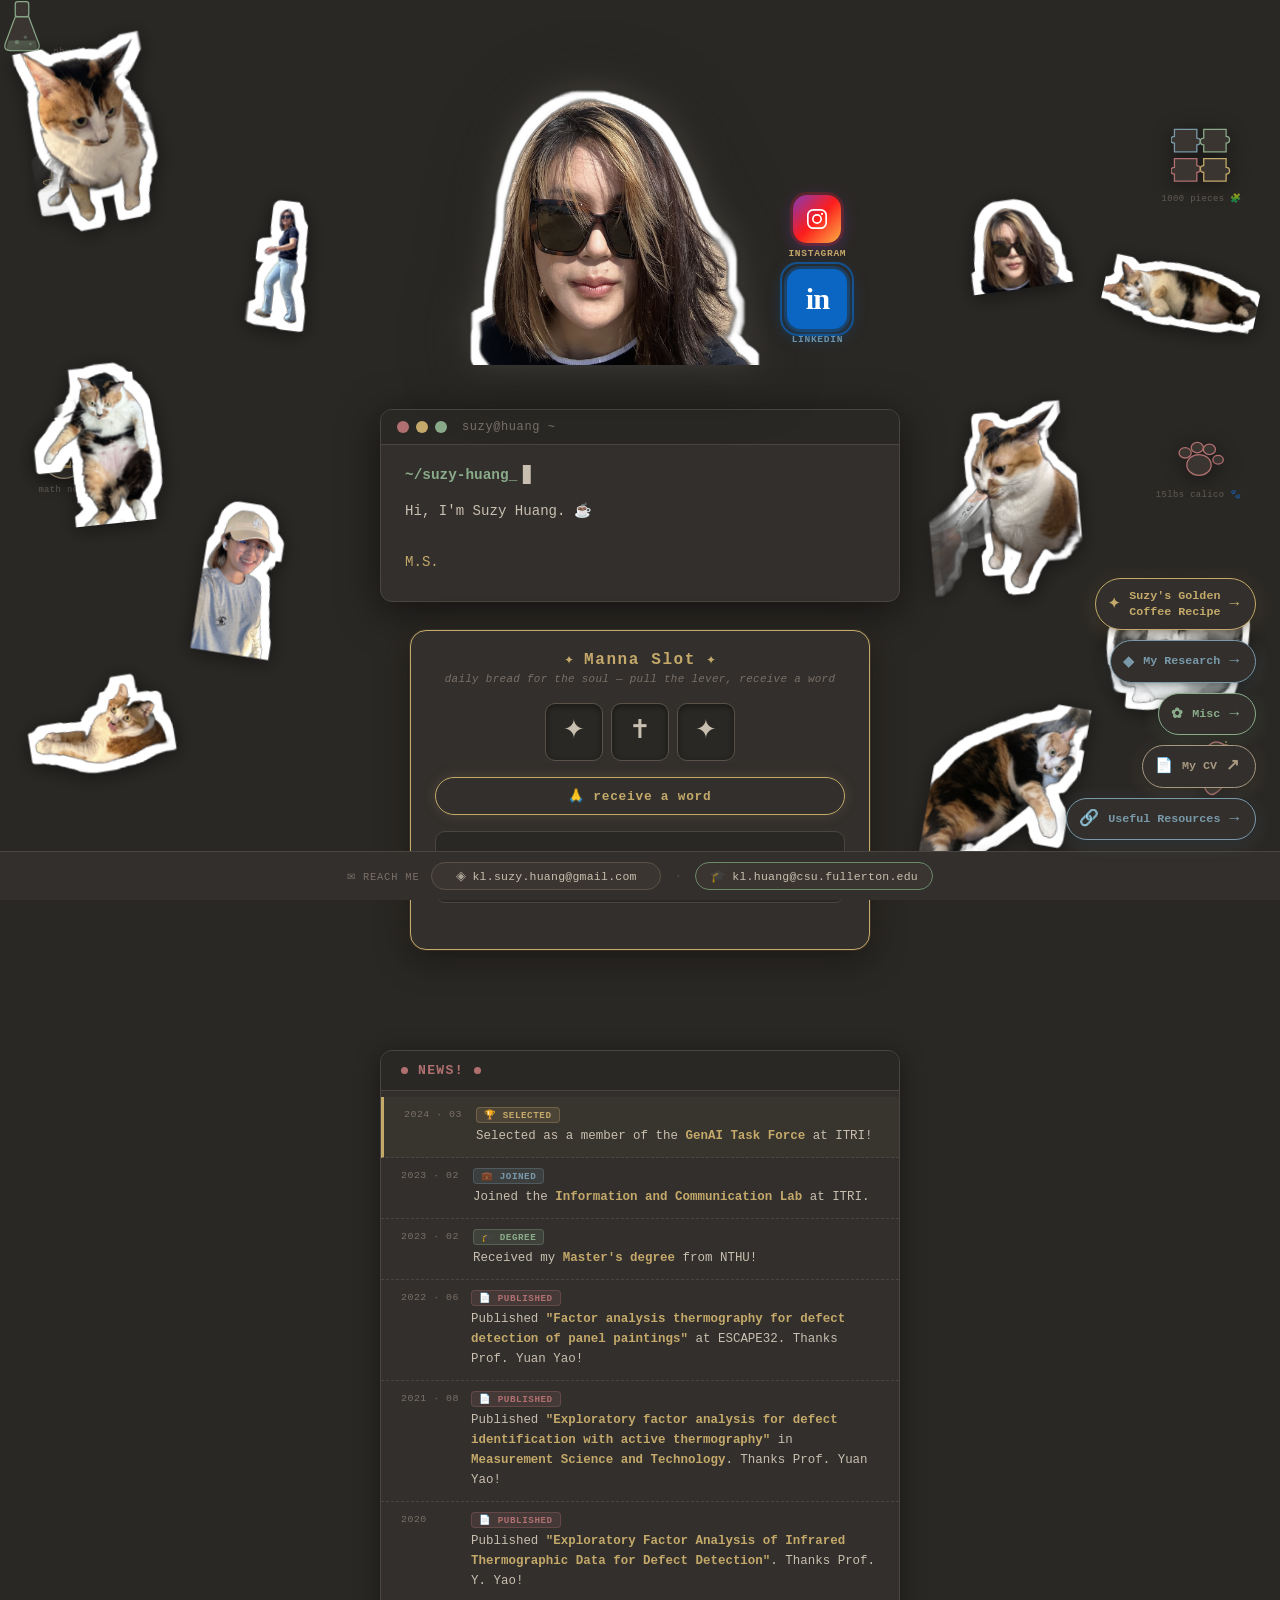
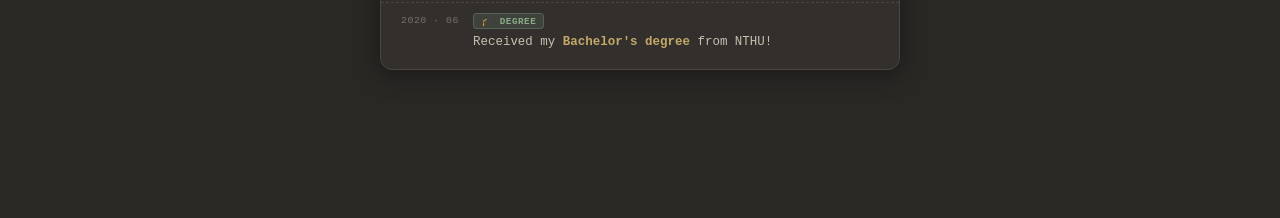
==== commit f7bdaff3: "instagram icon, taiwan sticker, useful resources page" ====
--- a/index.html
+++ b/index.html
@@ -60,8 +60,23 @@
     <span class="illus-label">15lbs calico 🐾</span>
   </div>
 
-  <!-- Beaker — far left, lower -->
-  <div class="illus illus-beaker" aria-hidden="true" style="top:72%; left:3%;">
+  <!-- Taiwan illustration sticker — far right, lower area -->
+  <div class="illus illus-taiwan" aria-hidden="true" style="top:82%; right:3%;">
+    <svg width="52" height="62" viewBox="0 0 52 62" fill="none" xmlns="http://www.w3.org/2000/svg">
+      <!-- Taiwan island silhouette (simplified) -->
+      <path d="M26 4 C32 4 40 10 42 18 C44 26 42 34 38 40 C34 48 28 54 24 56 C20 58 16 54 14 48 C10 40 10 30 12 22 C14 12 20 4 26 4 Z"
+            fill="#3a3530" stroke="#b07070" stroke-width="1.5"/>
+      <!-- mountain peak -->
+      <path d="M24 20 L20 32 L28 32 Z" fill="#b07070" opacity="0.5"/>
+      <!-- sun -->
+      <circle cx="36" cy="12" r="5" fill="none" stroke="#c4a96a" stroke-width="1.5"/>
+      <line x1="36" y1="5"  x2="36" y2="3"  stroke="#c4a96a" stroke-width="1.2"/>
+      <line x1="36" y1="19" x2="36" y2="21" stroke="#c4a96a" stroke-width="1.2"/>
+      <line x1="29" y1="12" x2="27" y2="12" stroke="#c4a96a" stroke-width="1.2"/>
+      <line x1="43" y1="12" x2="45" y2="12" stroke="#c4a96a" stroke-width="1.2"/>
+    </svg>
+    <span class="illus-label">Taiwan 🇹🇼</span>
+  </div>
     <svg width="44" height="54" viewBox="0 0 52 64" fill="none" xmlns="http://www.w3.org/2000/svg">
       <rect x="18" y="2" width="16" height="18" rx="3" fill="#3a3530" stroke="#8aab8a" stroke-width="1.5"/>
       <path d="M18 20 L6 52 Q4 60 12 60 L40 60 Q48 60 46 52 L34 20 Z" fill="#3a3530" stroke="#8aab8a" stroke-width="1.5"/>
@@ -85,71 +100,89 @@
 
   <div class="hero-photo">
     <img src="photos/stickers/hero.png" alt="Suzy Huang" />
-  </div>
-
-  <!-- Row 1 -->
+    <div class="hero-social">
+      <a class="hero-instagram" href="https://www.instagram.com/kai___lun?igsh=NTc4MTIwNjQ2YQ%3D%3D&utm_source=qr" target="_blank" rel="noopener" aria-label="Instagram">
+        <div class="ig-badge">
+          <svg width="22" height="22" viewBox="0 0 24 24" fill="none" xmlns="http://www.w3.org/2000/svg">
+            <rect x="2" y="2" width="20" height="20" rx="6" stroke="white" stroke-width="1.8" fill="none"/>
+            <circle cx="12" cy="12" r="4.5" stroke="white" stroke-width="1.8" fill="none"/>
+            <circle cx="17.5" cy="6.5" r="1.2" fill="white"/>
+          </svg>
+        </div>
+        <small>Instagram</small>
+      </a>
+      <a class="hero-linkedin" href="https://www.linkedin.com/in/suzy-kai-lun-huang" target="_blank" rel="noopener" aria-label="LinkedIn">
+        <div class="li-badge">
+          <span class="li-icon">in</span>
+          <span class="li-pulse"></span>
+        </div>
+        <small>LinkedIn</small>
+      </a>
+    </div>
+  </div>
+
+  <!-- Photo stickers — fixed on desktop, horizontal strip on mobile -->
+  <div class="sticker-strip">
+
+  <!-- Stickers — bigger, non-overlapping, scattered vertically -->
+
+  <!-- LEFT EDGE column — spaced 200px+ apart vertically -->
   <img class="sticker-img" src="photos/stickers/cat1.png" alt="calico cat"
-       style="top:4%; left:1%; --rot:-8deg; --sz:150px;"
+       style="top:3%;  left:1%;  --rot:-11deg; --sz:175px;"
        data-tip="15lbs calico 🐱"
        data-story="This is my calico cat — 15 whole pounds of pure attitude. She has strong opinions about my work schedule and an even stronger opinion about sitting on my keyboard at the worst possible moment." />
 
+  <img class="sticker-img" src="photos/stickers/cat3.png" alt="calico cat"
+       style="top:34%; left:1%;  --rot:-6deg;  --sz:180px;"
+       data-tip="keyboard inspector 🔍"
+       data-story="Official keyboard inspector. She takes her job very seriously — every time I open my laptop, she appears within 30 seconds to conduct a thorough quality check by sitting directly on the keys." />
+
+  <img class="sticker-img" src="photos/stickers/cat5.png" alt="calico cat"
+       style="top:67%; left:1%;  --rot:-9deg;  --sz:172px;"
+       data-tip="taste tester 😋"
+       data-story="She once tried to drink my pour-over. I respect the curiosity but had to explain that 82°C water and calico cats are not a good combination." />
+
+  <!-- LEFT INNER column — offset vertically from left edge -->
   <img class="sticker-img" src="photos/stickers/me2.png" alt="Suzy"
-       style="top:3%; left:16%; --rot:5deg; --sz:130px;"
+       style="top:18%; left:15%; --rot:7deg;   --sz:162px;"
        data-tip="also me ✨"
        data-story="Somewhere between a coffee experiment and a math problem, this is me. Probably thinking about pour ratios or eigenvalues. Possibly both." />
 
-  <img class="sticker-img" src="photos/stickers/me3.png" alt="Suzy"
-       style="top:3%; right:16%; --rot:-4deg; --sz:135px;"
-       data-tip="still me 👋"
-       data-story="Yes, still me. I have a lot of photos because my cat refuses to cooperate for group shots, so I end up with a lot of solo content." />
-
+  <img class="sticker-img" src="photos/stickers/me5.png" alt="Suzy"
+       style="top:52%; left:15%; --rot:9deg;   --sz:158px;"
+       data-tip="Suzy vibes ☕"
+       data-story="This is my 'I just had a really good cup of coffee and I'm ready to solve problems' face. The 82°C water temperature is non-negotiable." />
+
+  <!-- RIGHT INNER column -->
+  <img class="sticker-img" src="photos/stickers/me4.png" alt="Suzy"
+       style="top:10%; right:15%; --rot:-8deg; --sz:165px;"
+       data-tip="Suzy 🌟"
+       data-story="M.S. Systems Engineering student by day, pour-over perfectionist by morning, puzzle enthusiast by night. Currently working on medical image generation research." />
+
+  <img class="sticker-img" src="photos/stickers/cat7.png" alt="calico cat"
+       style="top:44%; right:15%; --rot:-5deg; --sz:170px;"
+       data-tip="cat7 🐱"
+       data-story="Another day, another pose. She has an extensive portfolio and zero interest in sharing the spotlight." />
+
+  <img class="sticker-img" src="photos/stickers/cat6.png" alt="calico cat"
+       style="top:76%; right:15%; --rot:10deg; --sz:170px;"
+       data-tip="supervising 👀"
+       data-story="Always watching. Always judging. I'm convinced she understands everything I say and is simply choosing not to respond out of principle." />
+
+  <!-- RIGHT EDGE column -->
   <img class="sticker-img" src="photos/stickers/cat2.png" alt="calico cat"
-       style="top:4%; right:1%; --rot:8deg; --sz:145px;"
+       style="top:26%; right:1%; --rot:12deg;  --sz:175px;"
        data-tip="the boss 😼"
        data-story="She runs this household. I just pay the rent. Her hobbies include: knocking things off tables, judging my coffee technique, and sleeping in the exact spot I need to sit." />
 
-  <!-- Row 2 -->
-  <img class="sticker-img" src="photos/stickers/cat3.png" alt="calico cat"
-       style="top:40%; left:1%; --rot:6deg; --sz:148px;"
-       data-tip="keyboard inspector 🔍"
-       data-story="Official keyboard inspector. She takes her job very seriously — every time I open my laptop, she appears within 30 seconds to conduct a thorough quality check by sitting directly on the keys." />
-
-  <img class="sticker-img" src="photos/stickers/me5.png" alt="Suzy"
-       style="top:38%; left:16%; --rot:-5deg; --sz:125px;"
-       data-tip="Suzy vibes ☕"
-       data-story="This is my 'I just had a really good cup of coffee and I'm ready to solve problems' face. The 82°C water temperature is non-negotiable." />
-
-  <img class="sticker-img" src="photos/stickers/me4.png" alt="Suzy"
-       style="top:38%; right:16%; --rot:4deg; --sz:130px;"
-       data-tip="Suzy 🌟"
-       data-story="M.S. Systems Engineering student by day, pour-over perfectionist by morning, puzzle enthusiast by night. Currently working on medical image generation research." />
-
   <img class="sticker-img" src="photos/stickers/cat4.png" alt="calico cat"
-       style="top:40%; right:1%; --rot:-7deg; --sz:142px;"
+       style="top:62%; right:1%; --rot:5deg;   --sz:172px;"
        data-tip="quality control 🐾"
        data-story="She reviews all my work. Her feedback is mostly 'meow' and 'give me food', but I choose to interpret that as constructive criticism and a request for iteration." />
 
-  <!-- Row 3 -->
-  <img class="sticker-img" src="photos/stickers/cat5.png" alt="calico cat"
-       style="top:74%; left:1%; --rot:-5deg; --sz:145px;"
-       data-tip="taste tester 😋"
-       data-story="She once tried to drink my pour-over. I respect the curiosity but had to explain that 82°C water and calico cats are not a good combination." />
-
-  <img class="sticker-img" src="photos/stickers/cat6.png" alt="calico cat"
-       style="top:62%; right:16%; --rot:7deg; --sz:148px;"
-       data-tip="supervising 👀"
-       data-story="Always watching. Always judging. I'm convinced she understands everything I say and is simply choosing not to respond out of principle." />
-
-  <!-- LinkedIn — left-inner gap, mid row -->
-  <div class="sticker-linkedin" style="top:60%; left:16%; --rot:-4deg;">
-    <a href="https://www.linkedin.com/in/suzy-kai-lun-huang" target="_blank" rel="noopener" aria-label="LinkedIn">
-      <div class="li-badge">
-        <span class="li-icon">in</span>
-        <span class="li-pulse"></span>
-      </div>
-      <small>LinkedIn</small>
-    </a>
-  </div>
+  </div><!-- end .sticker-strip -->
+
+
 
   <!-- ══════════════════════════════════════════
        TERMINAL — bio
@@ -308,6 +341,11 @@
       <span class="fab-text">My CV</span>
       <span class="fab-arrow">↗</span>
     </a>
+    <a class="resources-fab" href="resources.html" aria-label="Useful Resources">
+      <span class="fab-star">🔗</span>
+      <span class="fab-text">Useful Resources</span>
+      <span class="fab-arrow">→</span>
+    </a>
   </div>
 
   <div class="tooltip" id="tooltip"></div>
--- a/style.css
+++ b/style.css
@@ -34,12 +34,14 @@
   z-index: 30;
   display: flex;
   justify-content: center;
+  align-items: flex-end;
+  gap: 14px;
   padding-top: 18px;
   margin-bottom: -28px;
 }
 
 .hero-photo img {
-  height: 480px;
+  height: 300px;
   width: auto;
   filter: drop-shadow(0 0 20px rgba(200,191,176,0.3))
           drop-shadow(0 4px 28px rgba(0,0,0,0.65));
@@ -51,6 +53,60 @@
   transform: scale(1.05);
   filter: drop-shadow(0 0 32px rgba(196,169,106,0.5))
           drop-shadow(0 6px 32px rgba(0,0,0,0.75));
+}
+
+/* LinkedIn badge next to hero photo */
+.hero-social {
+  display: flex;
+  flex-direction: column;
+  align-items: center;
+  gap: 10px;
+  margin-bottom: 32px;
+}
+
+.hero-linkedin,
+.hero-instagram {
+  display: flex;
+  flex-direction: column;
+  align-items: center;
+  gap: 5px;
+  text-decoration: none;
+  color: inherit;
+  animation: stickerFloat 6s ease-in-out infinite;
+}
+
+.hero-instagram { animation-delay: -1s; }
+.hero-linkedin  { animation-delay: -2s; }
+
+.hero-linkedin small,
+.hero-instagram small {
+  font-size: 0.6rem;
+  letter-spacing: 0.07em;
+  font-weight: bold;
+  text-transform: uppercase;
+}
+
+.hero-linkedin small { color: #7a9aaa; }
+.hero-instagram small { color: #c4a96a; }
+
+/* Instagram badge */
+.ig-badge {
+  width: 48px;
+  height: 48px;
+  border-radius: 14px;
+  background: linear-gradient(135deg, #833ab4, #fd1d1d, #fcb045);
+  display: flex;
+  align-items: center;
+  justify-content: center;
+  box-shadow: 0 0 0 3px rgba(253,29,29,0.2),
+              0 4px 16px rgba(131,58,180,0.4);
+  transition: transform 0.2s, box-shadow 0.2s;
+}
+
+.hero-instagram:hover .ig-badge {
+  transform: scale(1.15) rotate(-4deg);
+  box-shadow: 0 0 0 4px rgba(253,29,29,0.35),
+              0 8px 28px rgba(131,58,180,0.6);
 }
 
 @keyframes heroFloat {
@@ -501,24 +557,47 @@
 ══════════════════════════════════════════ */
 @media (max-width: 640px) {
 
-  /* Hide ALL fixed stickers and illustrations — too cluttered on small screens */
-  .sticker-img,
-  .sticker-linkedin,
-  .illus { display: none !important; }
-
-  /* Body — no side padding needed without stickers */
+  /* Hide SVG illustrations and LinkedIn badge — keep photo stickers */
+  .illus,
+  .sticker-linkedin { display: none !important; }
+
+  /* Body */
   body { padding-bottom: 140px; }
 
-  /* Hero photo — smaller, less top padding */
+  /* Hero photo */
   .hero-photo { padding-top: 16px; margin-bottom: -10px; }
-  .hero-photo img { height: 200px; }
-
-  /* Terminal — full width, no vertical centering trick */
+  .hero-photo img { height: 180px; }
+
+  /* Photo stickers — switch from fixed to static, show as a horizontal scroll strip */
+  .sticker-img {
+    position: static !important;
+    display: inline-block !important;
+    width: 80px !important;
+    height: auto !important;
+    transform: none !important;
+    animation: none !important;
+    margin: 4px;
+    vertical-align: top;
+    flex-shrink: 0;
+  }
+
+  /* Wrap all stickers in a scrollable row */
+  .sticker-strip {
+    display: flex;
+    flex-wrap: nowrap;
+    overflow-x: auto;
+    gap: 6px;
+    padding: 8px 12px;
+    -webkit-overflow-scrolling: touch;
+    scrollbar-width: none;
+  }
+  .sticker-strip::-webkit-scrollbar { display: none; }
+
+  /* Terminal — full width */
   .terminal {
     width: 92vw;
-    margin-top: 20px;
+    margin-top: 16px;
   }
-
   .terminal-body { padding: 16px 16px 18px; }
   .bio { font-size: 0.82rem; }
 
@@ -532,7 +611,7 @@
   .news-item { padding: 8px 14px; gap: 10px; }
   .news-content p { font-size: 0.74rem; }
 
-  /* FAB stack — horizontal row at bottom, above email bar */
+  /* FAB stack — horizontal row pinned above email bar */
   .fab-stack {
     position: fixed;
     bottom: 52px;
@@ -549,14 +628,12 @@
     align-items: center;
   }
 
-  /* FAB buttons — compact on mobile */
   .recipe-fab, .research-fab, .misc-fab, .cv-fab, .news-fab, .manna-fab {
     font-size: 0.65rem;
     padding: 6px 10px 6px 8px;
     gap: 5px;
   }
 
-  /* Hide multi-line fab text line breaks */
   .fab-text br { display: none; }
 
   /* Email bar */
@@ -727,3 +804,32 @@
   line-height: 1.4;
   transition: transform 0.22s ease, box-shadow 0.22s ease, background 0.2s;
 }
+
+/* ── Resources FAB ── */
+.resources-fab {
+  display: flex;
+  align-items: center;
+  gap: 9px;
+  border-radius: 50px;
+  padding: 9px 16px 9px 12px;
+  text-decoration: none;
+  font-family: inherit;
+  font-size: 0.73rem;
+  font-weight: bold;
+  line-height: 1.4;
+  transition: transform 0.22s ease, box-shadow 0.22s ease, background 0.2s;
+  background: var(--bg2);
+  border: 1.5px solid var(--blue);
+  color: var(--blue);
+  box-shadow: 0 4px 18px rgba(122,154,170,0.22), 0 2px 8px rgba(0,0,0,0.4);
+  animation: fabGlowBlue 3s ease-in-out infinite;
+  animation-delay: -0.6s;
+}
+
+.resources-fab:hover {
+  transform: scale(1.07) translateY(-2px);
+  background: #28303d;
+  box-shadow: 0 8px 28px rgba(122,154,170,0.42), 0 4px 12px rgba(0,0,0,0.5);
+}
+
+.resources-fab .fab-star { animation: none; font-size: 1rem; }
--- a/home.css
+++ b/home.css
@@ -20,6 +20,7 @@
 .illus-math    { animation-delay: -1.3s;  animation-duration: 6.8s; }
 .illus-paw     { animation-delay: -3.5s;  animation-duration: 7.5s; }
 .illus-beaker  { animation-delay: -0.7s;  animation-duration: 6.2s; }
+.illus-taiwan  { animation-delay: -1.8s;  animation-duration: 7.0s; }
 
 .illus svg {
   filter: drop-shadow(0 3px 10px rgba(0,0,0,0.45));
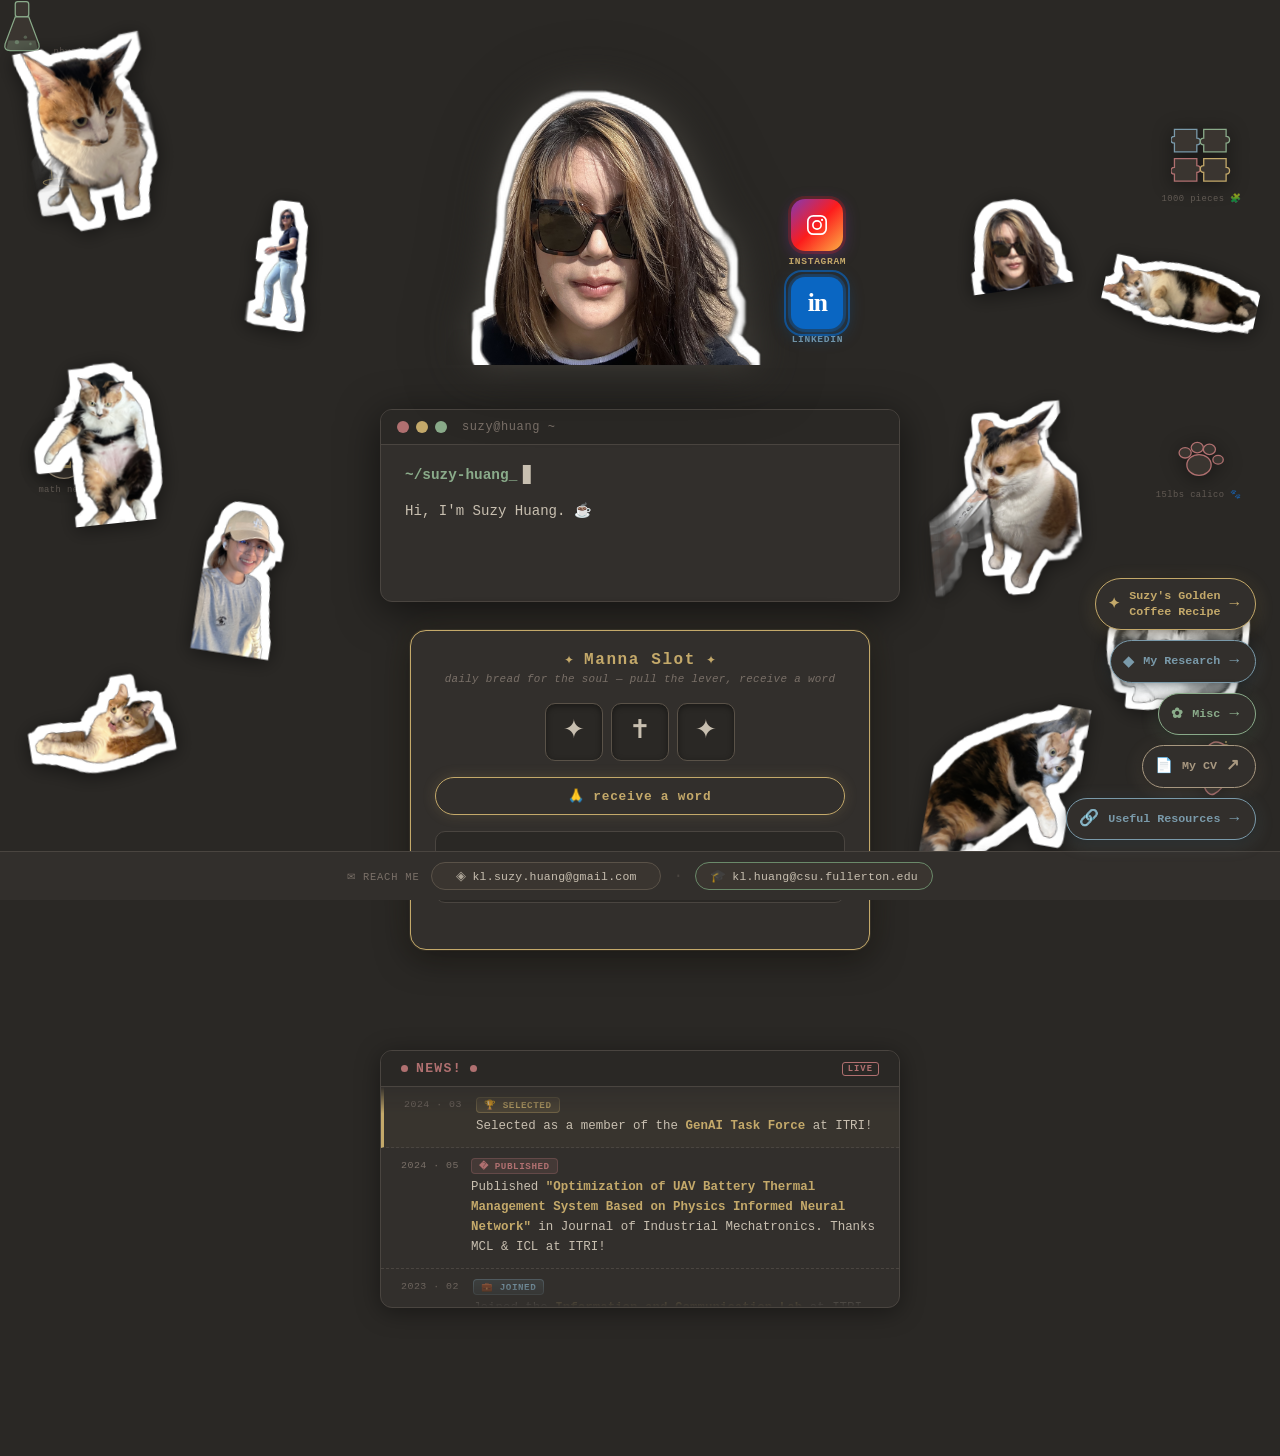
==== commit e7fd2518: "misc page redesign - scrapbook style" ====
--- a/index.html
+++ b/index.html
@@ -140,24 +140,24 @@
   <img class="sticker-img" src="photos/stickers/cat5.png" alt="calico cat"
        style="top:67%; left:1%;  --rot:-9deg;  --sz:172px;"
        data-tip="taste tester 😋"
-       data-story="She once tried to drink my pour-over. I respect the curiosity but had to explain that 82°C water and calico cats are not a good combination." />
+       data-story="She yells at me every day when I get home." />
 
   <!-- LEFT INNER column — offset vertically from left edge -->
   <img class="sticker-img" src="photos/stickers/me2.png" alt="Suzy"
        style="top:18%; left:15%; --rot:7deg;   --sz:162px;"
        data-tip="also me ✨"
-       data-story="Somewhere between a coffee experiment and a math problem, this is me. Probably thinking about pour ratios or eigenvalues. Possibly both." />
+       data-story="I have a Master's in chemical engineering, but somehow I ended up writing a thesis about mechanical engineering and deep learning. Don't ask me how.XD" />
 
   <img class="sticker-img" src="photos/stickers/me5.png" alt="Suzy"
        style="top:52%; left:15%; --rot:9deg;   --sz:158px;"
        data-tip="Suzy vibes ☕"
-       data-story="This is my 'I just had a really good cup of coffee and I'm ready to solve problems' face. The 82°C water temperature is non-negotiable." />
+       data-story="I'm really curious about how people end up finding their passions." />
 
   <!-- RIGHT INNER column -->
   <img class="sticker-img" src="photos/stickers/me4.png" alt="Suzy"
        style="top:10%; right:15%; --rot:-8deg; --sz:165px;"
        data-tip="Suzy 🌟"
-       data-story="M.S. Systems Engineering student by day, pour-over perfectionist by morning, puzzle enthusiast by night. Currently working on medical image generation research." />
+       data-story="It all happened so fast—I made the decision and moved to the US in only two months." />
 
   <img class="sticker-img" src="photos/stickers/cat7.png" alt="calico cat"
        style="top:44%; right:15%; --rot:-5deg; --sz:170px;"
@@ -243,66 +243,86 @@
       <span class="news-dot"></span>
       <span class="news-title">News!</span>
       <span class="news-dot"></span>
-    </div>
-
-    <div class="news-feed">
-
-      <div class="news-item news-highlight">
-        <span class="news-date">2024 · 03</span>
-        <div class="news-content">
-          <span class="news-badge badge-award">🏆 selected</span>
-          <p>Selected as a member of the <em>GenAI Task Force</em> at ITRI!</p>
-        </div>
+      <span class="news-live">LIVE</span>
+    </div>
+
+    <!-- ticker window — shows ~5 items, scrolls continuously -->
+    <div class="news-ticker-window" id="newsTickerWindow">
+      <div class="news-ticker-track" id="newsTickerTrack">
+
+        <div class="news-item news-highlight">
+          <span class="news-date">2024 · 03</span>
+          <div class="news-content">
+            <span class="news-badge badge-award">🏆 selected</span>
+            <p>Selected as a member of the <em>GenAI Task Force</em> at ITRI!</p>
+          </div>
+        </div>
+
+        <div class="news-item">
+          <span class="news-date">2024 · 05</span>
+          <div class="news-content">
+            <span class="news-badge badge-pub">� published</span>
+            <p>Published <em>"Optimization of UAV Battery Thermal Management System Based on Physics Informed Neural Network"</em> in Journal of Industrial Mechatronics. Thanks MCL &amp; ICL at ITRI!</p>
+          </div>
+        </div>
+
+        <div class="news-item">
+          <span class="news-date">2023 · 02</span>
+          <div class="news-content">
+            <span class="news-badge badge-work">💼 joined</span>
+            <p>Joined the <em>Information and Communication Lab</em> at ITRI.</p>
+          </div>
+        </div>
+
+        <div class="news-item">
+          <span class="news-date">2023 · 02</span>
+          <div class="news-content">
+            <span class="news-badge badge-edu">🎓 degree</span>
+            <p>Received my <em>Master's degree</em> from NTHU!</p>
+          </div>
+        </div>
+
+        <div class="news-item">
+          <span class="news-date">2022 · 06</span>
+          <div class="news-content">
+            <span class="news-badge badge-pub">📄 published</span>
+            <p>Published <em>"System Identification with Physics Informed Neural Network"</em> at ESCAPE32. Thanks Prof. David Wong &amp; Prof. Yuan Yao!</p>
+          </div>
+        </div>
+
+        <div class="news-item">
+          <span class="news-date">2021 · 12</span>
+          <div class="news-content">
+            <span class="news-badge badge-pub">📄 published</span>
+            <p>Published <em>"Factor analysis thermography for defect detection of panel paintings"</em> in Taylor &amp; Francis. Thanks Prof. Yuan Yao!</p>
+          </div>
+        </div>
+
+        <div class="news-item">
+          <span class="news-date">2021 · 07</span>
+          <div class="news-content">
+            <span class="news-badge badge-pub">📄 published</span>
+            <p>Published <em>"Exploratory factor analysis for defect identification with active thermography"</em> in Measurement Science and Technology. Thanks Prof. Yuan Yao!</p>
+          </div>
+        </div>
+
+        <div class="news-item">
+          <span class="news-date">2020</span>
+          <div class="news-content">
+            <span class="news-badge badge-pub">📄 published</span>
+            <p>Published <em>"Exploratory Factor Analysis of Infrared Thermographic Data for Defect Detection"</em> at QIRT. Thanks Prof. Y. Yao!</p>
+          </div>
+        </div>
+
+        <div class="news-item">
+          <span class="news-date">2020 · 06</span>
+          <div class="news-content">
+            <span class="news-badge badge-edu">🎓 degree</span>
+            <p>Received my <em>Bachelor's degree</em> from NTHU!</p>
+          </div>
+        </div>
+
       </div>
-
-      <div class="news-item">
-        <span class="news-date">2023 · 02</span>
-        <div class="news-content">
-          <span class="news-badge badge-work">💼 joined</span>
-          <p>Joined the <em>Information and Communication Lab</em> at ITRI.</p>
-        </div>
-      </div>
-
-      <div class="news-item">
-        <span class="news-date">2023 · 02</span>
-        <div class="news-content">
-          <span class="news-badge badge-edu">🎓 degree</span>
-          <p>Received my <em>Master's degree</em> from NTHU!</p>
-        </div>
-      </div>
-
-      <div class="news-item">
-        <span class="news-date">2022 · 06</span>
-        <div class="news-content">
-          <span class="news-badge badge-pub">📄 published</span>
-          <p>Published <em>"Factor analysis thermography for defect detection of panel paintings"</em> at ESCAPE32. Thanks Prof. Yuan Yao!</p>
-        </div>
-      </div>
-
-      <div class="news-item">
-        <span class="news-date">2021 · 08</span>
-        <div class="news-content">
-          <span class="news-badge badge-pub">📄 published</span>
-          <p>Published <em>"Exploratory factor analysis for defect identification with active thermography"</em> in <em>Measurement Science and Technology</em>. Thanks Prof. Yuan Yao!</p>
-        </div>
-      </div>
-
-      <div class="news-item">
-        <span class="news-date">2020</span>
-        <div class="news-content">
-          <span class="news-badge badge-pub">📄 published</span>
-          <p>Published <em>"Exploratory Factor Analysis of Infrared Thermographic Data for Defect Detection"</em>. Thanks Prof. Y. Yao!</p>
-        </div>
-      </div>
-
-      <div class="news-item">
-        <span class="news-date">2020 · 06</span>
-        <div class="news-content">
-          <span class="news-badge badge-edu">🎓 degree</span>
-          <p>Received my <em>Bachelor's degree</em> from NTHU!</p>
-        </div>
-      </div>
-
     </div>
   </section>
   <div class="email-bar">
@@ -316,6 +336,7 @@
     </a>
   </div>
 
+
   <!-- ══════════════════════════════════════════
        FAB STACK
   ══════════════════════════════════════════ -->
--- a/style.css
+++ b/style.css
@@ -91,8 +91,8 @@
 
 /* Instagram badge */
 .ig-badge {
-  width: 48px;
-  height: 48px;
+  width: 52px;
+  height: 52px;
   border-radius: 14px;
   background: linear-gradient(135deg, #833ab4, #fd1d1d, #fcb045);
   display: flex;
@@ -174,8 +174,8 @@
 
 .li-badge {
   position: relative;
-  width: 60px;
-  height: 60px;
+  width: 52px;
+  height: 52px;
   background: var(--linkedin);
   border-radius: 14px;
   display: flex;
@@ -188,7 +188,7 @@
 
 .li-icon {
   font-family: Georgia, serif;
-  font-size: 1.9rem;
+  font-size: 1.6rem;
   font-weight: bold;
   color: #fff;
   line-height: 1;
@@ -656,7 +656,7 @@
 }
 
 
-/* ── News section ── */
+/* ── News section — vertical ticker ── */
 .news-section {
   position: relative;
   z-index: 20;
@@ -672,8 +672,8 @@
 .news-header {
   display: flex;
   align-items: center;
-  gap: 10px;
-  padding: 12px 20px;
+  gap: 8px;
+  padding: 10px 20px;
   background: var(--bg);
   border-bottom: 1px solid var(--border);
 }
@@ -684,6 +684,18 @@
   color: var(--red);
   letter-spacing: 0.1em;
   text-transform: uppercase;
+}
+
+.news-live {
+  margin-left: auto;
+  font-size: 0.55rem;
+  font-weight: bold;
+  letter-spacing: 0.12em;
+  color: var(--red);
+  border: 1px solid var(--red);
+  border-radius: 3px;
+  padding: 1px 5px;
+  animation: newsDotBlink 1.4s ease-in-out infinite;
 }
 
 .news-dot {
@@ -694,29 +706,62 @@
   animation: newsDotBlink 1.4s ease-in-out infinite;
   flex-shrink: 0;
 }
-.news-dot:last-child { animation-delay: -0.7s; }
+.news-dot:last-of-type { animation-delay: -0.7s; }
 
 @keyframes newsDotBlink {
   0%, 100% { opacity: 1; transform: scale(1); }
   50%       { opacity: 0.3; transform: scale(0.7); }
 }
 
-.news-feed {
-  padding: 6px 0;
-}
-
+/* Ticker window — fixed height showing ~5 items */
+.news-ticker-window {
+  height: 220px;
+  overflow: hidden;
+  position: relative;
+  /* fade top and bottom edges */
+  mask-image: linear-gradient(
+    to bottom,
+    transparent 0%,
+    black 12%,
+    black 88%,
+    transparent 100%
+  );
+  -webkit-mask-image: linear-gradient(
+    to bottom,
+    transparent 0%,
+    black 12%,
+    black 88%,
+    transparent 100%
+  );
+}
+
+/* The scrolling track */
+.news-ticker-track {
+  display: flex;
+  flex-direction: column;
+  animation: tickerScroll 28s linear infinite;
+}
+
+.news-ticker-window:hover .news-ticker-track {
+  animation-play-state: paused;
+}
+
+@keyframes tickerScroll {
+  0%   { transform: translateY(0); }
+  100% { transform: translateY(-50%); }
+}
+
+/* Each news item */
 .news-item {
   display: flex;
   gap: 14px;
   align-items: flex-start;
   padding: 10px 20px;
   border-bottom: 1px dashed var(--border);
-  transition: background 0.15s;
+  flex-shrink: 0;
 }
 
 .news-item:last-child { border-bottom: none; }
-
-.news-item:hover { background: rgba(255,255,255,0.02); }
 
 .news-highlight {
   background: rgba(196,169,106,0.04);
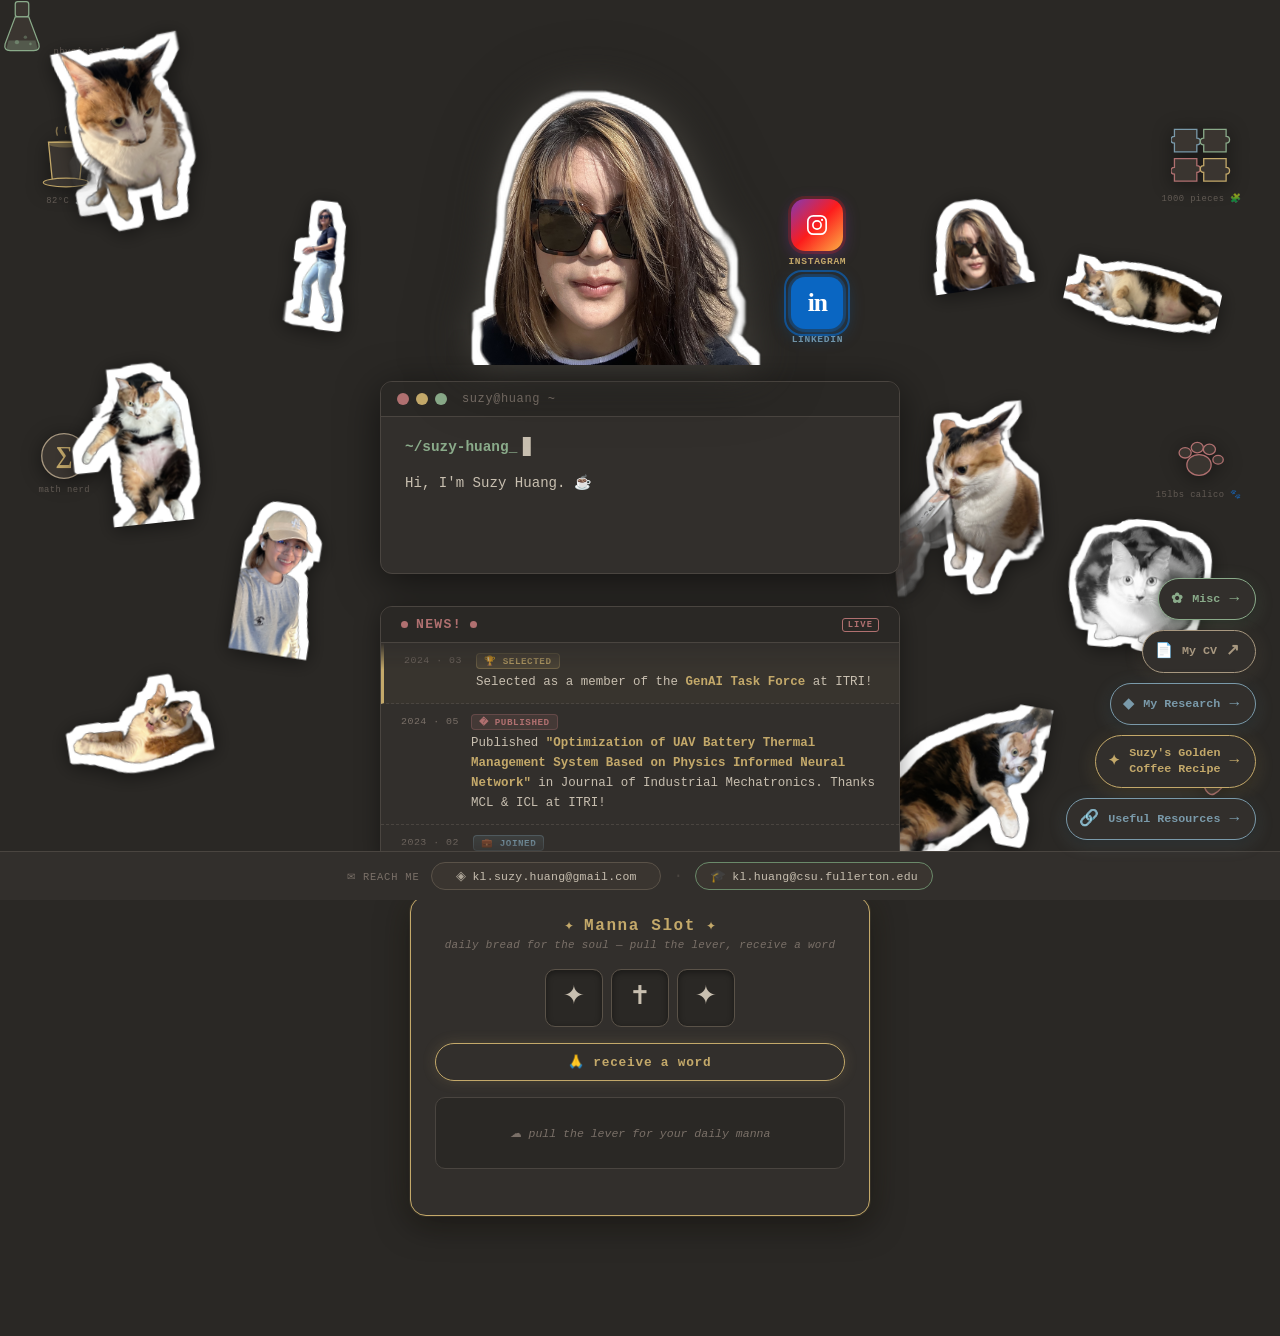
==== commit dac82b2f: "stickers closer to center, clear FAB corner+buttoms change" ====
--- a/index.html
+++ b/index.html
@@ -128,55 +128,55 @@
 
   <!-- LEFT EDGE column — spaced 200px+ apart vertically -->
   <img class="sticker-img" src="photos/stickers/cat1.png" alt="calico cat"
-       style="top:3%;  left:1%;  --rot:-11deg; --sz:175px;"
+       style="top:3%;  left:4%;  --rot:-11deg; --sz:175px;"
        data-tip="15lbs calico 🐱"
        data-story="This is my calico cat — 15 whole pounds of pure attitude. She has strong opinions about my work schedule and an even stronger opinion about sitting on my keyboard at the worst possible moment." />
 
   <img class="sticker-img" src="photos/stickers/cat3.png" alt="calico cat"
-       style="top:34%; left:1%;  --rot:-6deg;  --sz:180px;"
+       style="top:34%; left:4%;  --rot:-6deg;  --sz:180px;"
        data-tip="keyboard inspector 🔍"
        data-story="Official keyboard inspector. She takes her job very seriously — every time I open my laptop, she appears within 30 seconds to conduct a thorough quality check by sitting directly on the keys." />
 
   <img class="sticker-img" src="photos/stickers/cat5.png" alt="calico cat"
-       style="top:67%; left:1%;  --rot:-9deg;  --sz:172px;"
+       style="top:67%; left:4%;  --rot:-9deg;  --sz:172px;"
        data-tip="taste tester 😋"
        data-story="She yells at me every day when I get home." />
 
-  <!-- LEFT INNER column — offset vertically from left edge -->
+  <!-- LEFT INNER column -->
   <img class="sticker-img" src="photos/stickers/me2.png" alt="Suzy"
-       style="top:18%; left:15%; --rot:7deg;   --sz:162px;"
-       data-tip="also me ✨"
+       style="top:18%; left:18%; --rot:7deg;   --sz:162px;"
+       data-tip="love Socal ✨"
        data-story="I have a Master's in chemical engineering, but somehow I ended up writing a thesis about mechanical engineering and deep learning. Don't ask me how.XD" />
 
   <img class="sticker-img" src="photos/stickers/me5.png" alt="Suzy"
-       style="top:52%; left:15%; --rot:9deg;   --sz:158px;"
+       style="top:52%; left:18%; --rot:9deg;   --sz:158px;"
        data-tip="Suzy vibes ☕"
        data-story="I'm really curious about how people end up finding their passions." />
 
   <!-- RIGHT INNER column -->
   <img class="sticker-img" src="photos/stickers/me4.png" alt="Suzy"
-       style="top:10%; right:15%; --rot:-8deg; --sz:165px;"
+       style="top:10%; right:18%; --rot:-8deg; --sz:165px;"
        data-tip="Suzy 🌟"
        data-story="It all happened so fast—I made the decision and moved to the US in only two months." />
 
   <img class="sticker-img" src="photos/stickers/cat7.png" alt="calico cat"
-       style="top:44%; right:15%; --rot:-5deg; --sz:170px;"
+       style="top:44%; right:18%; --rot:-5deg; --sz:170px;"
        data-tip="cat7 🐱"
        data-story="Another day, another pose. She has an extensive portfolio and zero interest in sharing the spotlight." />
 
   <img class="sticker-img" src="photos/stickers/cat6.png" alt="calico cat"
-       style="top:76%; right:15%; --rot:10deg; --sz:170px;"
+       style="top:76%; right:18%; --rot:10deg; --sz:170px;"
        data-tip="supervising 👀"
        data-story="Always watching. Always judging. I'm convinced she understands everything I say and is simply choosing not to respond out of principle." />
 
-  <!-- RIGHT EDGE column -->
+  <!-- RIGHT EDGE column — top two only, keep bottom-right corner clear for FABs -->
   <img class="sticker-img" src="photos/stickers/cat2.png" alt="calico cat"
-       style="top:26%; right:1%; --rot:12deg;  --sz:175px;"
+       style="top:26%; right:4%; --rot:12deg;  --sz:175px;"
        data-tip="the boss 😼"
        data-story="She runs this household. I just pay the rent. Her hobbies include: knocking things off tables, judging my coffee technique, and sleeping in the exact spot I need to sit." />
 
   <img class="sticker-img" src="photos/stickers/cat4.png" alt="calico cat"
-       style="top:62%; right:1%; --rot:5deg;   --sz:172px;"
+       style="top:55%; right:4%; --rot:5deg;   --sz:172px;"
        data-tip="quality control 🐾"
        data-story="She reviews all my work. Her feedback is mostly 'meow' and 'give me food', but I choose to interpret that as constructive criticism and a request for iteration." />
 
@@ -206,34 +206,7 @@
     </div>
   </main>
 
-  <!-- ══════════════════════════════════════════
-       MANNA SLOT — embedded on main page
-  ══════════════════════════════════════════ -->
-  <section class="manna-inline" id="mannaSection">
-    <div class="manna-inline-header">
-      <span class="manna-star">✦</span>
-      <span class="manna-inline-title">Manna Slot</span>
-      <span class="manna-star">✦</span>
-    </div>
-    <p class="manna-inline-sub">daily bread for the soul — pull the lever, receive a word</p>
-
-    <div class="slot-reels-inline">
-      <div class="slot-reel-inline"><div class="reel-inner-inline" id="ri1"><span>✦</span></div></div>
-      <div class="slot-reel-inline"><div class="reel-inner-inline" id="ri2"><span>✝</span></div></div>
-      <div class="slot-reel-inline"><div class="reel-inner-inline" id="ri3"><span>✦</span></div></div>
-    </div>
-
-    <button class="slot-lever-inline" id="slotBtnInline" aria-label="Receive a word">
-      <span id="leverEmoji">🙏</span>
-      <span id="leverLabel">receive a word</span>
-    </button>
-
-    <div class="verse-display-inline" id="verseDisplayInline">
-      <span class="verse-idle-inline">☁ pull the lever for your daily manna</span>
-    </div>
-    <div class="verse-cat-inline" id="verseCatInline" style="display:none;"></div>
-    <div class="pull-count-inline" id="pullCountInline"></div>
-  </section>
+
 
   <!-- ══════════════════════════════════════════
        NEWS SECTION
@@ -325,6 +298,39 @@
       </div>
     </div>
   </section>
+
+
+  <!-- ══════════════════════════════════════════
+       MANNA SLOT — embedded on main page
+  ══════════════════════════════════════════ -->
+  <section class="manna-inline" id="mannaSection">
+    <div class="manna-inline-header">
+      <span class="manna-star">✦</span>
+      <span class="manna-inline-title">Manna Slot</span>
+      <span class="manna-star">✦</span>
+    </div>
+    <p class="manna-inline-sub">daily bread for the soul — pull the lever, receive a word</p>
+
+    <div class="slot-reels-inline">
+      <div class="slot-reel-inline"><div class="reel-inner-inline" id="ri1"><span>✦</span></div></div>
+      <div class="slot-reel-inline"><div class="reel-inner-inline" id="ri2"><span>✝</span></div></div>
+      <div class="slot-reel-inline"><div class="reel-inner-inline" id="ri3"><span>✦</span></div></div>
+    </div>
+
+    <button class="slot-lever-inline" id="slotBtnInline" aria-label="Receive a word">
+      <span id="leverEmoji">🙏</span>
+      <span id="leverLabel">receive a word</span>
+    </button>
+
+    <div class="verse-display-inline" id="verseDisplayInline">
+      <span class="verse-idle-inline">☁ pull the lever for your daily manna</span>
+    </div>
+    <div class="verse-cat-inline" id="verseCatInline" style="display:none;"></div>
+    <div class="pull-count-inline" id="pullCountInline"></div>
+  </section>
+
+
+
   <div class="email-bar">
     <span class="email-bar-label">✉ reach me</span>
     <a class="email-pill" href="mailto:kl.suzy.huang@gmail.com">
@@ -341,16 +347,7 @@
        FAB STACK
   ══════════════════════════════════════════ -->
   <div class="fab-stack">
-    <a class="recipe-fab" href="recipe.html" aria-label="Suzy's Golden Coffee Recipe">
-      <span class="fab-star">✦</span>
-      <span class="fab-text">Suzy's Golden<br/>Coffee Recipe</span>
-      <span class="fab-arrow">→</span>
-    </a>
-    <a class="research-fab" href="research.html" aria-label="My Research">
-      <span class="fab-star">◆</span>
-      <span class="fab-text">My Research</span>
-      <span class="fab-arrow">→</span>
-    </a>
+    
     <a class="misc-fab" href="misc.html" aria-label="Misc">
       <span class="fab-star">✿</span>
       <span class="fab-text">Misc</span>
@@ -362,6 +359,16 @@
       <span class="fab-text">My CV</span>
       <span class="fab-arrow">↗</span>
     </a>
+    <a class="research-fab" href="research.html" aria-label="My Research">
+      <span class="fab-star">◆</span>
+      <span class="fab-text">My Research</span>
+      <span class="fab-arrow">→</span>
+    </a>
+    <a class="recipe-fab" href="recipe.html" aria-label="Suzy's Golden Coffee Recipe">
+      <span class="fab-star">✦</span>
+      <span class="fab-text">Suzy's Golden<br/>Coffee Recipe</span>
+      <span class="fab-arrow">→</span>
+    </a>
     <a class="resources-fab" href="resources.html" aria-label="Useful Resources">
       <span class="fab-star">🔗</span>
       <span class="fab-text">Useful Resources</span>
--- a/style.css
+++ b/style.css
@@ -250,7 +250,8 @@
   border-radius: 12px;
   box-shadow: 0 8px 40px rgba(0,0,0,0.55);
   overflow: hidden;
-  margin-top: calc(50vh - 390px);
+  margin-top: 32px;
+  margin-bottom: 0;
 }
 
 .terminal-bar {
@@ -596,13 +597,13 @@
   /* Terminal — full width */
   .terminal {
     width: 92vw;
-    margin-top: 16px;
+    margin-top: 32px;
   }
   .terminal-body { padding: 16px 16px 18px; }
   .bio { font-size: 0.82rem; }
 
   /* Manna slot */
-  .manna-inline { width: 92vw; padding: 16px 16px 18px; margin: 16px auto 20px; }
+  .manna-inline { width: 92vw; padding: 16px 16px 18px; margin: 32px auto 0; }
   .slot-reel-inline { width: 50px; height: 50px; }
   .reel-inner-inline span { font-size: 1.4rem; }
 
@@ -661,7 +662,7 @@
   position: relative;
   z-index: 20;
   width: min(520px, 86vw);
-  margin: 0 auto 28px;
+  margin: 32px auto 0;
   background: var(--bg2);
   border: 1.5px solid var(--border);
   border-radius: 12px;
--- a/home.css
+++ b/home.css
@@ -58,7 +58,7 @@
   position: relative;
   z-index: 20;
   width: min(460px, 86vw);
-  margin: 28px auto 100px;
+  margin: 32px auto 0;
   background: var(--bg2);
   border: 1.5px solid var(--yellow);
   border-radius: 16px;
